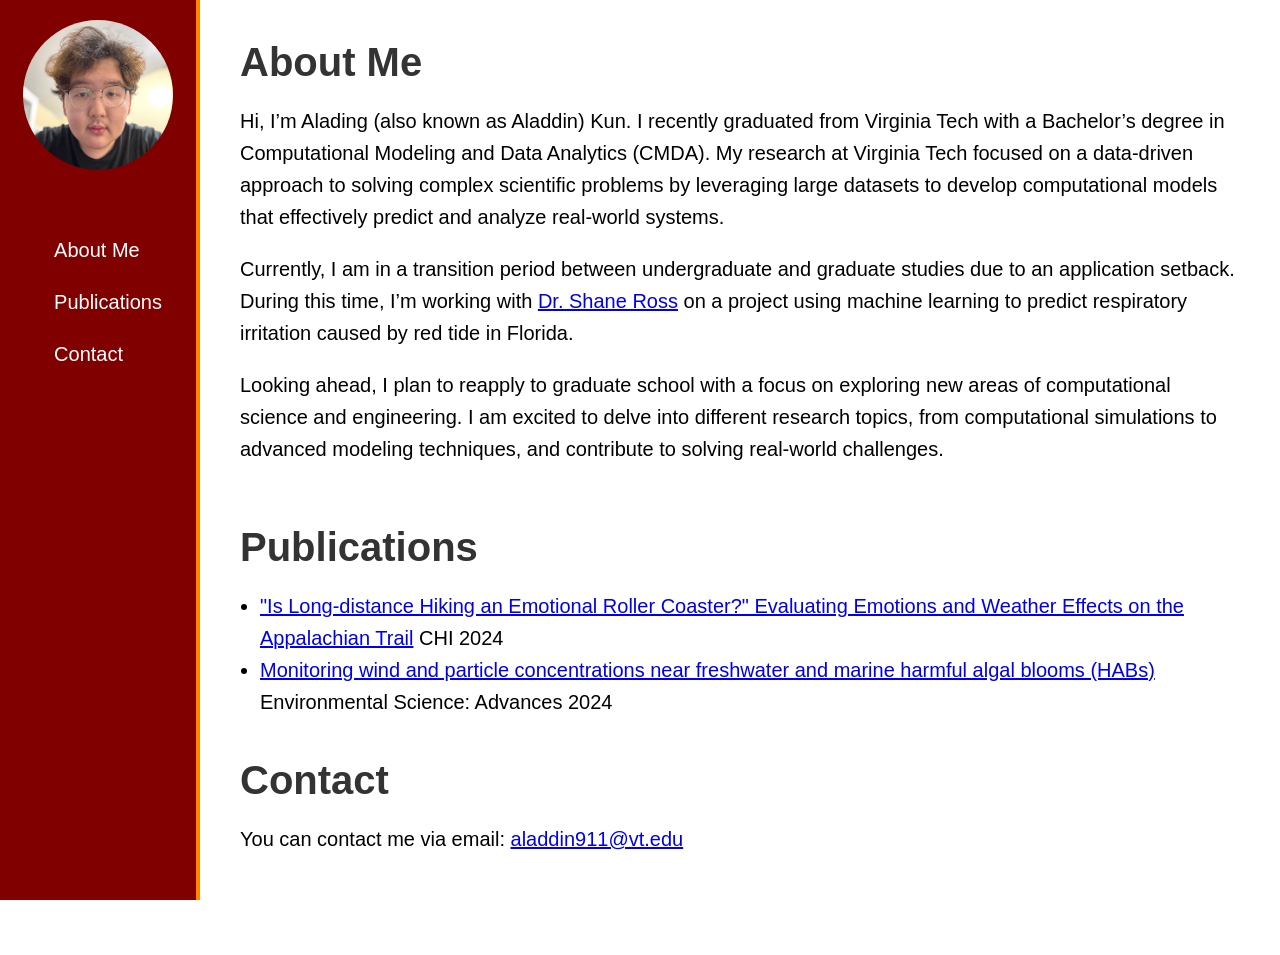
==== index.html @ 36e79639 "update 3/3/2025" ====
<!DOCTYPE html>
<html lang="en">
<head>
    <meta charset="UTF-8">
    <meta name="viewport" content="width=device-width, initial-scale=1.0">
    <title>Personal Website - Alading Kun</title>
    <link rel="icon" href="Images/genie.png" type="image/png">
    <link rel="stylesheet" href="css/styles.css">
</head>
<body>
    <header>
        <div class="profile">
            <img src="Images/aladdin.jpg" alt="Profile Picture of Alading Kun" class="profile-pic">
        </div>
        <nav>
            <ul>
                <li><a href="#about">About Me</a></li>
                <li><a href="#publications">Publications</a></li>
                <li><a href="#contact">Contact</a></li>
                <!--<li><a href="personal.html">Personal Milestones</a></li>-->
            </ul>
        </nav>
    </header>

    <main>
        <section id="about">
            <h2>About Me</h2>
            <p>Hi, I’m Alading (also known as Aladdin) Kun. I recently graduated from Virginia Tech with a Bachelor’s degree in Computational Modeling and Data Analytics (CMDA). My research at Virginia Tech focused on a data-driven approach to solving complex scientific problems by leveraging large datasets to develop computational models that effectively predict and analyze real-world systems.</p>
            <p>Currently, I am in a transition period between undergraduate and graduate studies due to an application setback. During this time, I’m working with <a href="https://ross.aoe.vt.edu/">Dr. Shane Ross</a> on a project using machine learning to predict respiratory irritation caused by red tide in Florida.</p>
            <p>Looking ahead, I plan to reapply to graduate school with a focus on exploring new areas of computational science and engineering. I am excited to delve into different research topics, from computational simulations to advanced modeling techniques, and contribute to solving real-world challenges.</p>
        </section>

        <section id="publications">
            <h2>Publications</h2>
            <ul>
                <li><a href="https://dl.acm.org/doi/10.1145/3613905.3651024">"Is Long-distance Hiking an Emotional Roller Coaster?" Evaluating Emotions and Weather Effects on the Appalachian Trail</a>
                    <span class="text-xl">CHI 2024</span>
                </li>
                <li><a href="https://doi.org/10.1039/D4VA00172A">Monitoring wind and particle concentrations near freshwater and marine harmful algal blooms (HABs)</a>
                    <span class="text-xl">Environmental Science: Advances 2024</span>
                </li>
                
            </ul>
        </section>

        <section id="contact">
            <h2>Contact</h2>
            <p>You can contact me via email: <a href="mailto:aladdin911@vt.edu">aladdin911@vt.edu</a></p>
        </section>

    </main>

</body>
</html>
---- css/styles.css ----
/* General reset for better consistency */
* {
    margin: 0;
    padding: 0;
    box-sizing: border-box;
}

body {
    font-family: Arial, sans-serif;
    display: flex;
    flex-direction: column;
    background-color: #ffffff;
    height: 100vh;
    overflow-x: hidden;
}

/* Sidebar (header) styling */
header {
    width: 200px;
    background-color: #800000;
    color: white;
    padding: 20px;
    display: flex;
    flex-direction: column;
    align-items: center;
    position: fixed;
    top: 0;
    bottom: 0;
    left: 0;
    border-right: 4px solid #ff8400; /* Adds a line between header and body */
}

.profile {
    text-align: center;
    margin-bottom: 30px;
}

.profile-pic {
    width: 150px;
    height: 150px;
    border-radius: 50%;
    margin-bottom: 10px;
    object-fit: cover;
}

/* Navigation styling */
nav ul {
    list-style-type: none;
}

nav ul li {
    margin: 20px 0;
}

nav ul li a {
    color: #ffffff;
    text-decoration: none;
    font-size: 20px;
    transition: color 0.3s;
}

nav ul li a:hover {
    color: #CC5500;
    text-decoration: underline;
}

/* Main content styling */
main {
    flex: 1;
    margin-left: 200px; /* Offset for the sidebar */
    padding: 40px;
    display: flex;
    flex-direction: column; /* Stack sections vertically */
    background-color: #fff;
}

h1, h2 {
    color: #333;
    font-size: 40px;
    margin-bottom: 20px;
}

/* Added spacing between paragraphs */
p {
    margin-bottom: 20px;
}

/* Adjusted max width for better text wrapping */
section {
    margin-bottom: 40px;
    max-width: 1300px; /* Limits the width of the content for better readability */
}

p, ul {
    font-size: 20px;
    line-height: 1.6;
}

ul {
    padding-left: 20px;
}

.achievements-gallery {
    display: flex;
    flex-wrap: wrap;
    gap: 10px; /* Space between images */
    justify-content: center; /* Center images */
}

.achievement-item {
    flex: 1 1 200px; /* Flex-grow, flex-shrink, and basis for responsive sizing */
    max-width: 200px; /* Limit max size */
    text-align: center;
}

.achievement-pic {
    width: 100%; /* Ensures the image takes the full width of its container */
    height: auto; /* Maintains aspect ratio */
    border-radius: 8px; /* Optional, adds rounded corners */
    object-fit: cover; /* Ensures image covers the area without distorting */
}
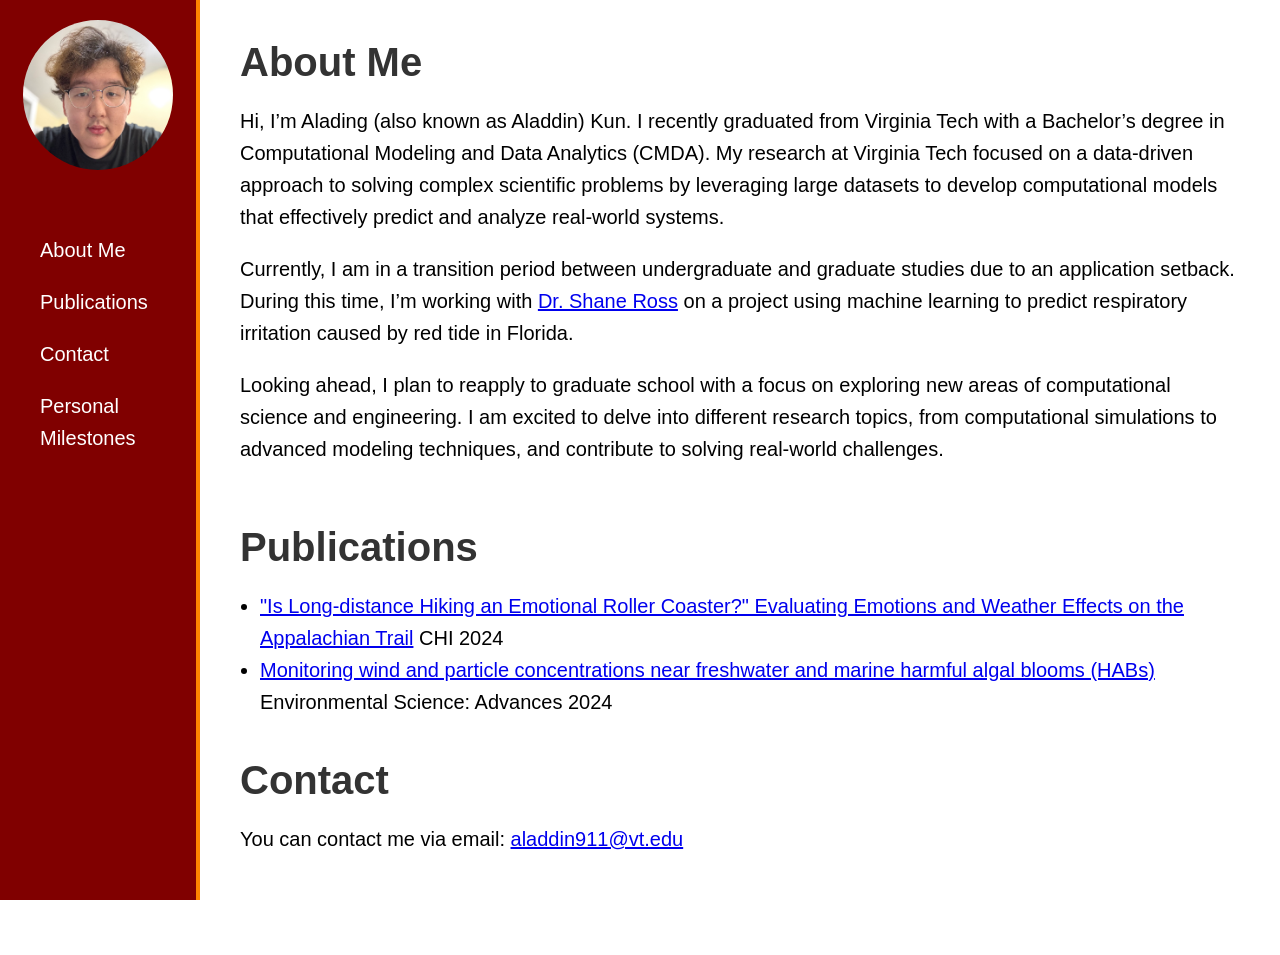
==== commit f694915f: "Turn on Personal Page for Grad School Application" ====
--- a/index.html
+++ b/index.html
@@ -17,7 +17,7 @@
                 <li><a href="#about">About Me</a></li>
                 <li><a href="#publications">Publications</a></li>
                 <li><a href="#contact">Contact</a></li>
-                <!--<li><a href="personal.html">Personal Milestones</a></li>-->
+                <li><a href="personal.html">Personal Milestones</a></li>
             </ul>
         </nav>
     </header>
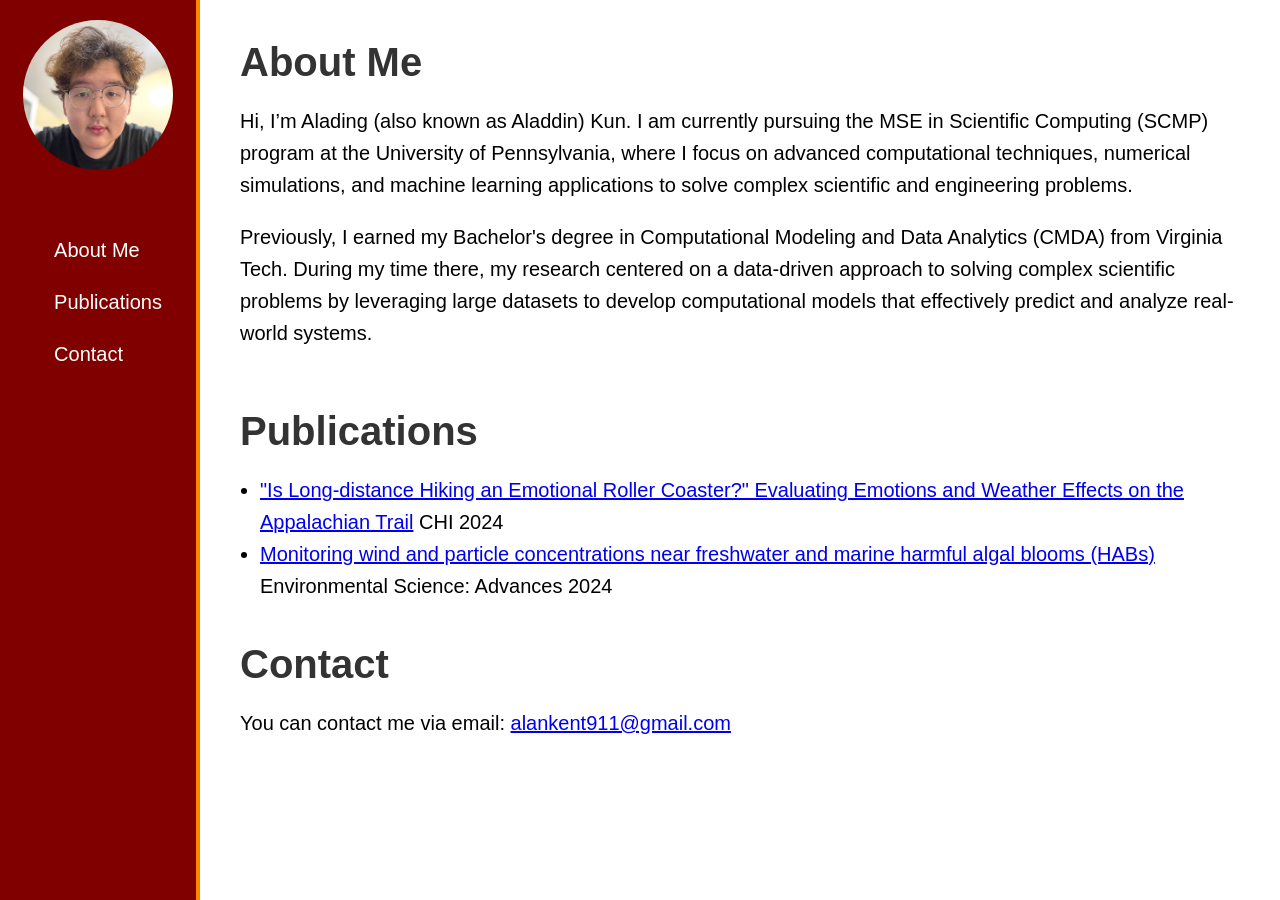
==== commit cca271cf: "Initial Upload" ====
--- a/index.html
+++ b/index.html
@@ -17,7 +17,6 @@
                 <li><a href="#about">About Me</a></li>
                 <li><a href="#publications">Publications</a></li>
                 <li><a href="#contact">Contact</a></li>
-                <li><a href="personal.html">Personal Milestones</a></li>
             </ul>
         </nav>
     </header>
@@ -25,9 +24,8 @@
     <main>
         <section id="about">
             <h2>About Me</h2>
-            <p>Hi, I’m Alading (also known as Aladdin) Kun. I recently graduated from Virginia Tech with a Bachelor’s degree in Computational Modeling and Data Analytics (CMDA). My research at Virginia Tech focused on a data-driven approach to solving complex scientific problems by leveraging large datasets to develop computational models that effectively predict and analyze real-world systems.</p>
-            <p>Currently, I am in a transition period between undergraduate and graduate studies due to an application setback. During this time, I’m working with <a href="https://ross.aoe.vt.edu/">Dr. Shane Ross</a> on a project using machine learning to predict respiratory irritation caused by red tide in Florida.</p>
-            <p>Looking ahead, I plan to reapply to graduate school with a focus on exploring new areas of computational science and engineering. I am excited to delve into different research topics, from computational simulations to advanced modeling techniques, and contribute to solving real-world challenges.</p>
+            <p>Hi, I’m Alading (also known as Aladdin) Kun. I am currently pursuing the MSE in Scientific Computing (SCMP) program at the University of Pennsylvania, where I focus on advanced computational techniques, numerical simulations, and machine learning applications to solve complex scientific and engineering problems.</p> 
+            <p>Previously, I earned my Bachelor's degree in Computational Modeling and Data Analytics (CMDA) from Virginia Tech. During my time there, my research centered on a data-driven approach to solving complex scientific problems by leveraging large datasets to develop computational models that effectively predict and analyze real-world systems.</p>
         </section>
 
         <section id="publications">
@@ -45,7 +43,7 @@
 
         <section id="contact">
             <h2>Contact</h2>
-            <p>You can contact me via email: <a href="mailto:aladdin911@vt.edu">aladdin911@vt.edu</a></p>
+            <p>You can contact me via email: <a href="mailto:alankent911@gmail.com">alankent911@gmail.com</a></p>
         </section>
 
     </main>
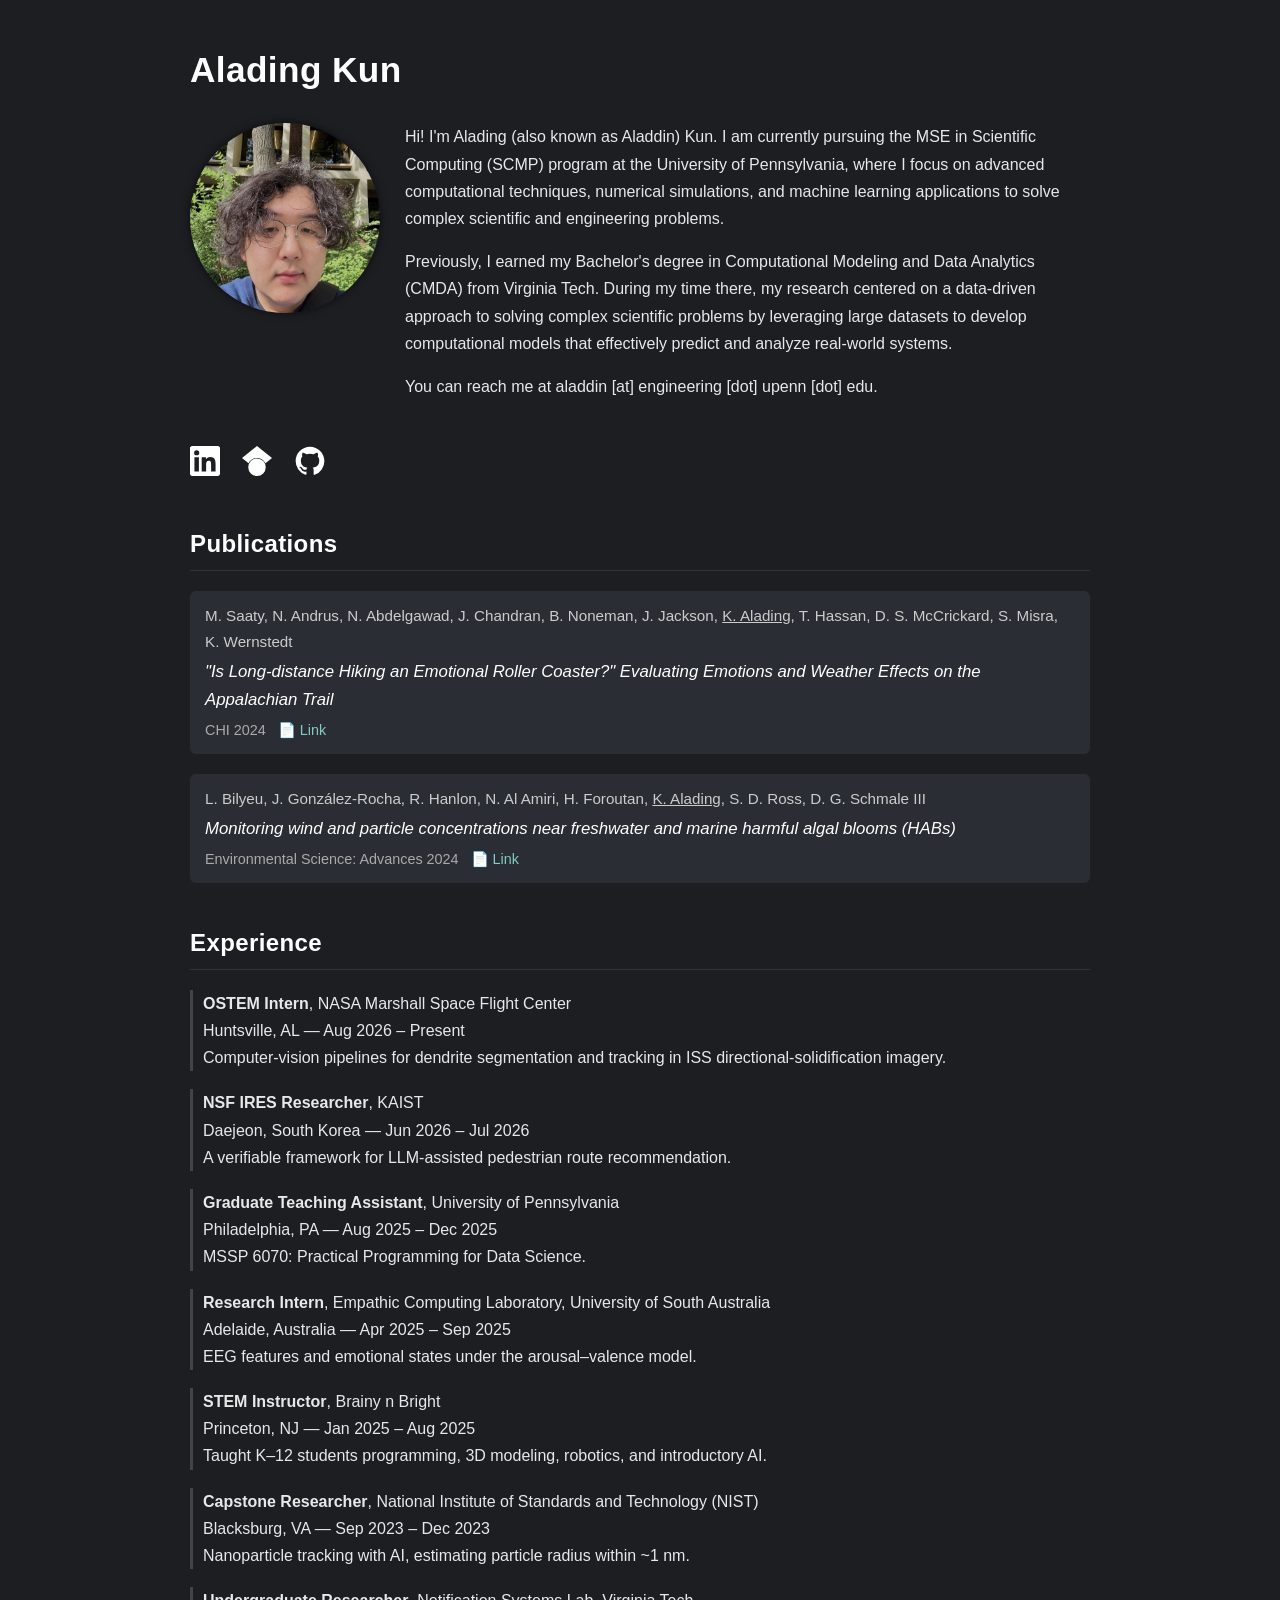
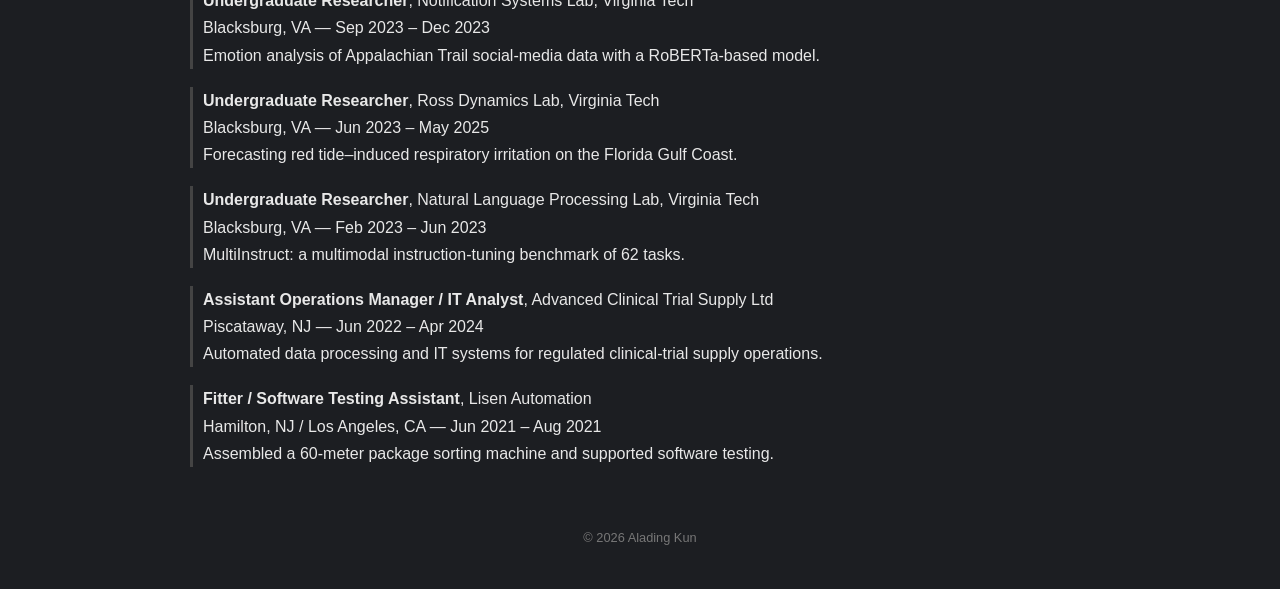
==== commit b2e90aa1: "Redesign homepage with minimalist dark layout Add full experience list, publications with authors, s" ====
--- a/index.html
+++ b/index.html
@@ -3,50 +3,128 @@
 <head>
     <meta charset="UTF-8">
     <meta name="viewport" content="width=device-width, initial-scale=1.0">
-    <title>Personal Website - Alading Kun</title>
+    <title>Alading Kun - Homepage</title>
     <link rel="icon" href="Images/genie.png" type="image/png">
     <link rel="stylesheet" href="css/styles.css">
 </head>
 <body>
-    <header>
-        <div class="profile">
-            <img src="Images/aladdin.jpg" alt="Profile Picture of Alading Kun" class="profile-pic">
+
+    <h1>Alading Kun</h1>
+
+    <!-- Profile + About -->
+    <div class="about-container">
+        <img src="Images/profile.jpg" alt="Profile picture of Alading Kun" class="profile">
+        <div class="about-text">
+            <p>
+                Hi! I'm Alading (also known as Aladdin) Kun. I am currently pursuing the MSE in Scientific Computing
+                (SCMP) program at the University of Pennsylvania, where I focus on advanced computational techniques,
+                numerical simulations, and machine learning applications to solve complex scientific and engineering problems.
+            </p>
+            <p>
+                Previously, I earned my Bachelor's degree in Computational Modeling and Data Analytics (CMDA) from
+                Virginia Tech. During my time there, my research centered on a data-driven approach to solving complex
+                scientific problems by leveraging large datasets to develop computational models that effectively
+                predict and analyze real-world systems.
+            </p>
+            <p>You can reach me at aladdin [at] engineering [dot] upenn [dot] edu.</p>
         </div>
-        <nav>
-            <ul>
-                <li><a href="#about">About Me</a></li>
-                <li><a href="#publications">Publications</a></li>
-                <li><a href="#contact">Contact</a></li>
-            </ul>
-        </nav>
-    </header>
+    </div>
 
-    <main>
-        <section id="about">
-            <h2>About Me</h2>
-            <p>Hi, I’m Alading (also known as Aladdin) Kun. I am currently pursuing the MSE in Scientific Computing (SCMP) program at the University of Pennsylvania, where I focus on advanced computational techniques, numerical simulations, and machine learning applications to solve complex scientific and engineering problems.</p> 
-            <p>Previously, I earned my Bachelor's degree in Computational Modeling and Data Analytics (CMDA) from Virginia Tech. During my time there, my research centered on a data-driven approach to solving complex scientific problems by leveraging large datasets to develop computational models that effectively predict and analyze real-world systems.</p>
-        </section>
+    <!-- Social Links -->
+    <div class="social-icons">
+        <a href="https://www.linkedin.com/in/aladdinkun/" target="_blank" rel="noopener" aria-label="LinkedIn">
+            <svg viewBox="0 0 24 24" aria-hidden="true"><path d="M20.447 20.452h-3.554v-5.569c0-1.328-.027-3.037-1.852-3.037-1.853 0-2.136 1.445-2.136 2.939v5.667H9.351V9h3.414v1.561h.046c.477-.9 1.637-1.85 3.37-1.85 3.601 0 4.267 2.37 4.267 5.455v6.286zM5.337 7.433a2.062 2.062 0 0 1-2.063-2.065 2.064 2.064 0 1 1 2.063 2.065zm1.782 13.019H3.555V9h3.564v11.452zM22.225 0H1.771C.792 0 0 .774 0 1.729v20.542C0 23.227.792 24 1.771 24h20.451C23.2 24 24 23.227 24 22.271V1.729C24 .774 23.2 0 22.222 0h.003z"/></svg>
+        </a>
+        <a href="https://scholar.google.com/citations?user=rZqiOlgAAAAJ&amp;hl=en" target="_blank" rel="noopener" aria-label="Google Scholar">
+            <svg viewBox="0 0 24 24" aria-hidden="true"><path d="M5.242 13.769L0 9.5 12 0l12 9.5-5.242 4.269C17.548 11.249 14.978 9.5 12 9.5c-2.977 0-5.548 1.748-6.758 4.269zM12 10a7 7 0 1 0 0 14 7 7 0 0 0 0-14z"/></svg>
+        </a>
+        <a href="https://github.com/aladingkun" target="_blank" rel="noopener" aria-label="GitHub">
+            <svg viewBox="0 0 24 24" aria-hidden="true"><path d="M12 .5C5.65.5.5 5.65.5 12a11.5 11.5 0 0 0 7.86 10.92c.58.1.79-.25.79-.56v-2c-3.2.7-3.88-1.37-3.88-1.37-.52-1.33-1.28-1.69-1.28-1.69-1.05-.72.08-.7.08-.7 1.16.08 1.77 1.19 1.77 1.19 1.03 1.77 2.7 1.26 3.36.96.1-.75.4-1.26.73-1.55-2.55-.29-5.24-1.28-5.24-5.69 0-1.26.45-2.29 1.19-3.1-.12-.29-.52-1.46.11-3.05 0 0 .97-.31 3.17 1.18a11 11 0 0 1 5.77 0c2.2-1.49 3.17-1.18 3.17-1.18.63 1.59.23 2.76.11 3.05.74.81 1.19 1.84 1.19 3.1 0 4.42-2.7 5.39-5.26 5.68.41.36.78 1.06.78 2.14v3.17c0 .31.21.67.8.56A11.5 11.5 0 0 0 23.5 12C23.5 5.65 18.35.5 12 .5z"/></svg>
+        </a>
+    </div>
 
-        <section id="publications">
-            <h2>Publications</h2>
-            <ul>
-                <li><a href="https://dl.acm.org/doi/10.1145/3613905.3651024">"Is Long-distance Hiking an Emotional Roller Coaster?" Evaluating Emotions and Weather Effects on the Appalachian Trail</a>
-                    <span class="text-xl">CHI 2024</span>
-                </li>
-                <li><a href="https://doi.org/10.1039/D4VA00172A">Monitoring wind and particle concentrations near freshwater and marine harmful algal blooms (HABs)</a>
-                    <span class="text-xl">Environmental Science: Advances 2024</span>
-                </li>
-                
-            </ul>
-        </section>
+    <!-- Publications -->
+    <div class="publications">
+        <h2>Publications</h2>
 
-        <section id="contact">
-            <h2>Contact</h2>
-            <p>You can contact me via email: <a href="mailto:alankent911@gmail.com">alankent911@gmail.com</a></p>
-        </section>
+        <div class="pub-entry">
+            <div class="pub-authors">M. Saaty, N. Andrus, N. Abdelgawad, J. Chandran, B. Noneman, J. Jackson, <u>K. Alading</u>, T. Hassan, D. S. McCrickard, S. Misra, K. Wernstedt</div>
+            <div class="pub-title">"Is Long-distance Hiking an Emotional Roller Coaster?" Evaluating Emotions and Weather Effects on the Appalachian Trail</div>
+            <div class="pub-venue">CHI 2024 <a href="https://dl.acm.org/doi/10.1145/3613905.3651024" target="_blank" rel="noopener">📄 Link</a></div>
+        </div>
 
-    </main>
+        <div class="pub-entry">
+            <div class="pub-authors">L. Bilyeu, J. González-Rocha, R. Hanlon, N. Al Amiri, H. Foroutan, <u>K. Alading</u>, S. D. Ross, D. G. Schmale III</div>
+            <div class="pub-title">Monitoring wind and particle concentrations near freshwater and marine harmful algal blooms (HABs)</div>
+            <div class="pub-venue">Environmental Science: Advances 2024 <a href="https://doi.org/10.1039/D4VA00172A" target="_blank" rel="noopener">📄 Link</a></div>
+        </div>
+    </div>
+
+    <!-- Experience -->
+    <div class="experience">
+        <h2>Experience</h2>
+        <ul>
+            <li>
+                <b>OSTEM Intern</b>, NASA Marshall Space Flight Center<br>
+                Huntsville, AL — Aug 2026 – Present<br>
+                Computer-vision pipelines for dendrite segmentation and tracking in ISS directional-solidification imagery.
+            </li>
+            <li>
+                <b>NSF IRES Researcher</b>, KAIST<br>
+                Daejeon, South Korea — Jun 2026 – Jul 2026<br>
+                A verifiable framework for LLM-assisted pedestrian route recommendation.
+            </li>
+            <li>
+                <b>Graduate Teaching Assistant</b>, University of Pennsylvania<br>
+                Philadelphia, PA — Aug 2025 – Dec 2025<br>
+                MSSP 6070: Practical Programming for Data Science.
+            </li>
+            <li>
+                <b>Research Intern</b>, Empathic Computing Laboratory, University of South Australia<br>
+                Adelaide, Australia — Apr 2025 – Sep 2025<br>
+                EEG features and emotional states under the arousal–valence model.
+            </li>
+            <li>
+                <b>STEM Instructor</b>, Brainy n Bright<br>
+                Princeton, NJ — Jan 2025 – Aug 2025<br>
+                Taught K–12 students programming, 3D modeling, robotics, and introductory AI.
+            </li>
+            <li>
+                <b>Capstone Researcher</b>, National Institute of Standards and Technology (NIST)<br>
+                Blacksburg, VA — Sep 2023 – Dec 2023<br>
+                Nanoparticle tracking with AI, estimating particle radius within ~1 nm.
+            </li>
+            <li>
+                <b>Undergraduate Researcher</b>, Notification Systems Lab, Virginia Tech<br>
+                Blacksburg, VA — Sep 2023 – Dec 2023<br>
+                Emotion analysis of Appalachian Trail social-media data with a RoBERTa-based model.
+            </li>
+            <li>
+                <b>Undergraduate Researcher</b>, Ross Dynamics Lab, Virginia Tech<br>
+                Blacksburg, VA — Jun 2023 – May 2025<br>
+                Forecasting red tide–induced respiratory irritation on the Florida Gulf Coast.
+            </li>
+            <li>
+                <b>Undergraduate Researcher</b>, Natural Language Processing Lab, Virginia Tech<br>
+                Blacksburg, VA — Feb 2023 – Jun 2023<br>
+                MultiInstruct: a multimodal instruction-tuning benchmark of 62 tasks.
+            </li>
+            <li>
+                <b>Assistant Operations Manager / IT Analyst</b>, Advanced Clinical Trial Supply Ltd<br>
+                Piscataway, NJ — Jun 2022 – Apr 2024<br>
+                Automated data processing and IT systems for regulated clinical-trial supply operations.
+            </li>
+            <li>
+                <b>Fitter / Software Testing Assistant</b>, Lisen Automation<br>
+                Hamilton, NJ / Los Angeles, CA — Jun 2021 – Aug 2021<br>
+                Assembled a 60-meter package sorting machine and supported software testing.
+            </li>
+        </ul>
+    </div>
+
+    <footer>
+        <p>© 2026 Alading Kun</p>
+    </footer>
 
 </body>
-</html>+</html>
--- a/css/styles.css
+++ b/css/styles.css
@@ -1,121 +1,157 @@
-/* General reset for better consistency */
-* {
-    margin: 0;
-    padding: 0;
-    box-sizing: border-box;
+body {
+    font-family: "Segoe UI", Roboto, Helvetica, Arial, sans-serif;
+    margin: 40px auto;
+    padding: 0 20px;
+    max-width: 900px;
+    line-height: 1.7;
+    background-color: #1c1e22;
+    color: #e8e8e8;
 }
 
-body {
-    font-family: Arial, sans-serif;
-    display: flex;
-    flex-direction: column;
-    background-color: #ffffff;
-    height: 100vh;
-    overflow-x: hidden;
+h1,
+h2 {
+    font-weight: 600;
+    letter-spacing: 0.4px;
+    color: #ffffff;
 }
 
-/* Sidebar (header) styling */
-header {
-    width: 200px;
-    background-color: #800000;
-    color: white;
-    padding: 20px;
-    display: flex;
-    flex-direction: column;
-    align-items: center;
-    position: fixed;
-    top: 0;
-    bottom: 0;
-    left: 0;
-    border-right: 4px solid #ff8400; /* Adds a line between header and body */
+h1 {
+    font-size: 2.2em;
+    margin-top: 0;
 }
 
-.profile {
-    text-align: center;
+h2 {
+    margin-top: 40px;
+    border-bottom: 1px solid #333;
+    padding-bottom: 5px;
+}
+
+a {
+    color: #80cbc4;
+    text-decoration: none;
+}
+
+a:hover {
+    text-decoration: underline;
+}
+
+/* ---------- Profile ---------- */
+.about-container {
+    display: flex;
+    align-items: flex-start;
+    gap: 25px;
     margin-bottom: 30px;
 }
 
-.profile-pic {
-    width: 150px;
-    height: 150px;
+img.profile {
+    width: 190px;
+    height: 190px;
+    object-fit: cover;
+    object-position: center 35%;
     border-radius: 50%;
-    margin-bottom: 10px;
-    object-fit: cover;
+    box-shadow: 0 0 8px rgba(0, 0, 0, 0.6);
+    flex-shrink: 0;
+    transition: transform 0.4s ease;
 }
 
-/* Navigation styling */
-nav ul {
-    list-style-type: none;
+img.profile:hover {
+    transform: scale(1.08);
 }
 
-nav ul li {
-    margin: 20px 0;
+.about-text {
+    flex: 1;
 }
 
-nav ul li a {
-    color: #ffffff;
-    text-decoration: none;
-    font-size: 20px;
-    transition: color 0.3s;
+.about-text p:first-child {
+    margin-top: 0;
 }
 
-nav ul li a:hover {
-    color: #CC5500;
-    text-decoration: underline;
+/* ---------- Social Icons ---------- */
+.social-icons {
+    margin-bottom: 25px;
 }
 
-/* Main content styling */
-main {
-    flex: 1;
-    margin-left: 200px; /* Offset for the sidebar */
-    padding: 40px;
-    display: flex;
-    flex-direction: column; /* Stack sections vertically */
-    background-color: #fff;
+.social-icons a {
+    display: inline-block;
+    margin-right: 18px;
 }
 
-h1, h2 {
-    color: #333;
-    font-size: 40px;
-    margin-bottom: 20px;
+.social-icons svg {
+    width: 30px;
+    height: 30px;
+    fill: #ffffff;
+    transition: transform 0.3s ease, opacity 0.3s ease;
 }
 
-/* Added spacing between paragraphs */
-p {
-    margin-bottom: 20px;
+.social-icons svg:hover {
+    transform: scale(1.15);
+    opacity: 0.8;
 }
 
-/* Adjusted max width for better text wrapping */
-section {
-    margin-bottom: 40px;
-    max-width: 1300px; /* Limits the width of the content for better readability */
+/* ---------- Publications ---------- */
+.pub-entry {
+    margin-bottom: 20px;
+    padding: 12px 15px;
+    background: #2a2d33;
+    border-radius: 6px;
 }
 
-p, ul {
-    font-size: 20px;
-    line-height: 1.6;
+.pub-authors {
+    font-size: 0.95em;
+    margin-bottom: 3px;
+    color: #cccccc;
 }
 
-ul {
-    padding-left: 20px;
+.pub-title {
+    font-size: 1.05em;
+    font-style: italic;
+    color: #ffffff;
 }
 
-.achievements-gallery {
-    display: flex;
-    flex-wrap: wrap;
-    gap: 10px; /* Space between images */
-    justify-content: center; /* Center images */
+.pub-venue {
+    font-size: 0.9em;
+    color: #aaaaaa;
+    margin-top: 3px;
 }
 
-.achievement-item {
-    flex: 1 1 200px; /* Flex-grow, flex-shrink, and basis for responsive sizing */
-    max-width: 200px; /* Limit max size */
+.pub-venue a {
+    margin-left: 8px;
+}
+
+/* ---------- Experience ---------- */
+.experience ul {
+    list-style-type: none;
+    padding: 0;
+}
+
+.experience li {
+    margin-bottom: 18px;
+    padding-left: 10px;
+    border-left: 3px solid #444;
+}
+
+/* ---------- Footer ---------- */
+footer {
+    margin-top: 60px;
+    font-size: 0.8em;
+    color: #777;
     text-align: center;
 }
 
-.achievement-pic {
-    width: 100%; /* Ensures the image takes the full width of its container */
-    height: auto; /* Maintains aspect ratio */
-    border-radius: 8px; /* Optional, adds rounded corners */
-    object-fit: cover; /* Ensures image covers the area without distorting */
-}+/* ---------- Mobile ---------- */
+@media (max-width: 600px) {
+    body {
+        margin: 24px auto;
+        padding: 0 16px;
+    }
+
+    .about-container {
+        flex-direction: column;
+        align-items: center;
+    }
+
+    img.profile {
+        width: 150px;
+        height: 150px;
+    }
+}
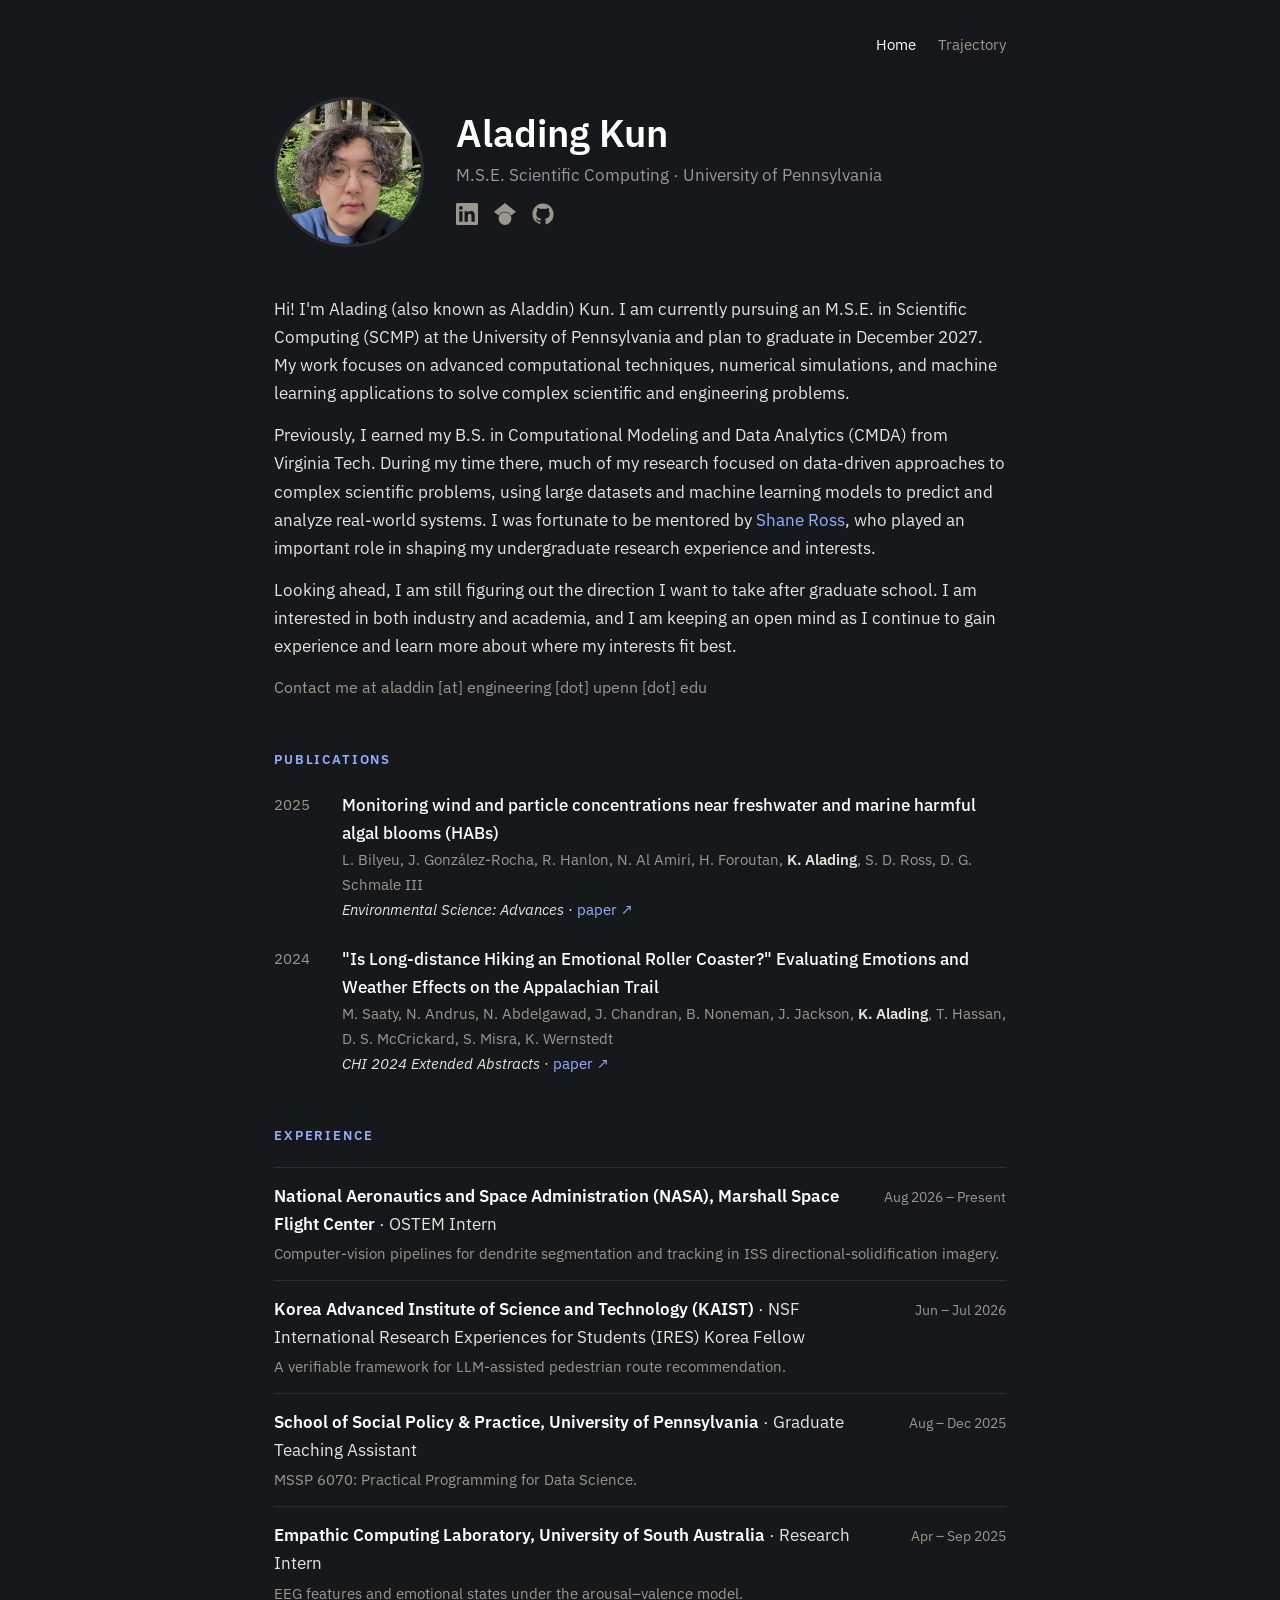
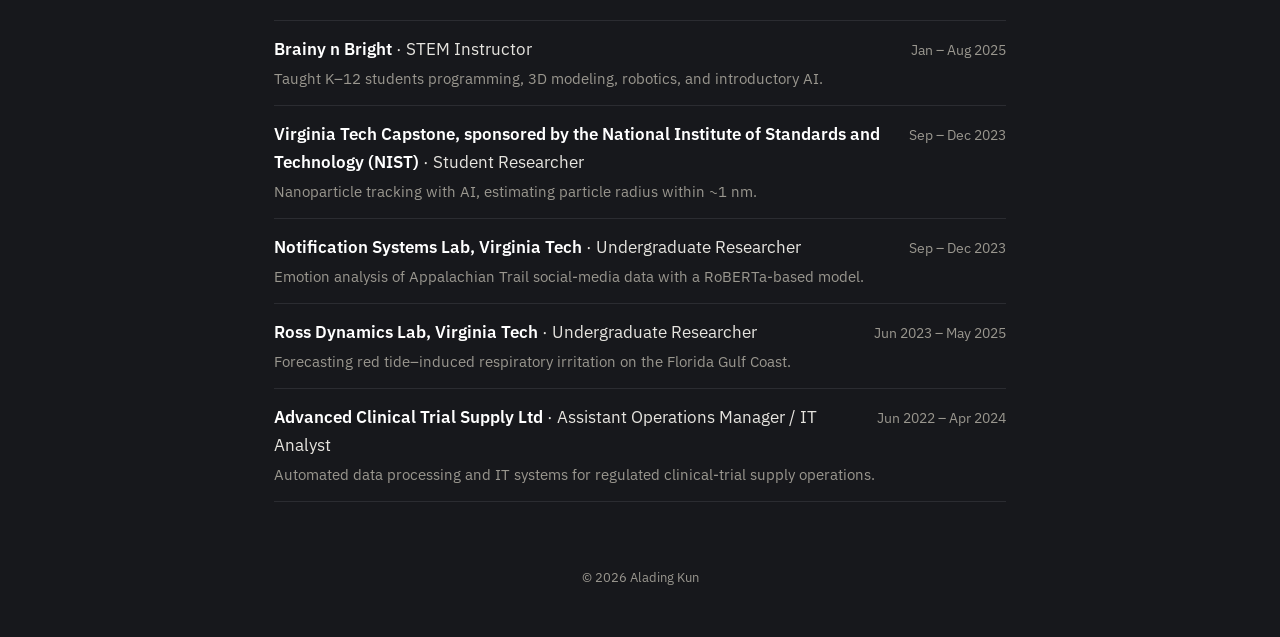
==== commit cc281b56: "Add trajectory page and refine homepage - New Trajectory page: highs, lows, and milestones by semest" ====
--- a/index.html
+++ b/index.html
@@ -3,128 +3,130 @@
 <head>
     <meta charset="UTF-8">
     <meta name="viewport" content="width=device-width, initial-scale=1.0">
-    <title>Alading Kun - Homepage</title>
+    <title>Alading Kun</title>
     <link rel="icon" href="Images/genie.png" type="image/png">
+    <link rel="preconnect" href="https://fonts.googleapis.com">
+    <link rel="preconnect" href="https://fonts.gstatic.com" crossorigin>
+    <link href="https://fonts.googleapis.com/css2?family=IBM+Plex+Sans:ital,wght@0,400;0,500;0,600;1,400&display=swap" rel="stylesheet">
     <link rel="stylesheet" href="css/styles.css">
 </head>
 <body>
+    <main>
+        <nav class="site-nav">
+            <a href="index.html" class="current">Home</a>
+            <a href="trajectory.html">Trajectory</a>
+        </nav>
 
-    <h1>Alading Kun</h1>
+        <!-- Header -->
+        <header class="intro">
+            <img src="Images/profile.jpg" alt="Profile picture of Alading Kun" class="profile">
+            <div>
+                <h1>Alading Kun</h1>
+                <p class="tagline">M.S.E. Scientific Computing · University of Pennsylvania</p>
+                <div class="social-icons">
+                    <a href="https://www.linkedin.com/in/aladdinkun/" target="_blank" rel="noopener" aria-label="LinkedIn" title="LinkedIn">
+                        <svg viewBox="0 0 24 24" aria-hidden="true"><path d="M20.447 20.452h-3.554v-5.569c0-1.328-.027-3.037-1.852-3.037-1.853 0-2.136 1.445-2.136 2.939v5.667H9.351V9h3.414v1.561h.046c.477-.9 1.637-1.85 3.37-1.85 3.601 0 4.267 2.37 4.267 5.455v6.286zM5.337 7.433a2.062 2.062 0 0 1-2.063-2.065 2.064 2.064 0 1 1 2.063 2.065zm1.782 13.019H3.555V9h3.564v11.452zM22.225 0H1.771C.792 0 0 .774 0 1.729v20.542C0 23.227.792 24 1.771 24h20.451C23.2 24 24 23.227 24 22.271V1.729C24 .774 23.2 0 22.222 0h.003z"/></svg>
+                    </a>
+                    <a href="https://scholar.google.com/citations?user=rZqiOlgAAAAJ&amp;hl=en" target="_blank" rel="noopener" aria-label="Google Scholar" title="Google Scholar">
+                        <svg viewBox="0 0 24 24" aria-hidden="true"><path d="M5.242 13.769L0 9.5 12 0l12 9.5-5.242 4.269C17.548 11.249 14.978 9.5 12 9.5c-2.977 0-5.548 1.748-6.758 4.269zM12 10a7 7 0 1 0 0 14 7 7 0 0 0 0-14z"/></svg>
+                    </a>
+                    <a href="https://github.com/aladingkun" target="_blank" rel="noopener" aria-label="GitHub" title="GitHub">
+                        <svg viewBox="0 0 24 24" aria-hidden="true"><path d="M12 .5C5.65.5.5 5.65.5 12a11.5 11.5 0 0 0 7.86 10.92c.58.1.79-.25.79-.56v-2c-3.2.7-3.88-1.37-3.88-1.37-.52-1.33-1.28-1.69-1.28-1.69-1.05-.72.08-.7.08-.7 1.16.08 1.77 1.19 1.77 1.19 1.03 1.77 2.7 1.26 3.36.96.1-.75.4-1.26.73-1.55-2.55-.29-5.24-1.28-5.24-5.69 0-1.26.45-2.29 1.19-3.1-.12-.29-.52-1.46.11-3.05 0 0 .97-.31 3.17 1.18a11 11 0 0 1 5.77 0c2.2-1.49 3.17-1.18 3.17-1.18.63 1.59.23 2.76.11 3.05.74.81 1.19 1.84 1.19 3.1 0 4.42-2.7 5.39-5.26 5.68.41.36.78 1.06.78 2.14v3.17c0 .31.21.67.8.56A11.5 11.5 0 0 0 23.5 12C23.5 5.65 18.35.5 12 .5z"/></svg>
+                    </a>
+                </div>
+            </div>
+        </header>
 
-    <!-- Profile + About -->
-    <div class="about-container">
-        <img src="Images/profile.jpg" alt="Profile picture of Alading Kun" class="profile">
-        <div class="about-text">
+        <!-- About -->
+        <section class="about">
             <p>
-                Hi! I'm Alading (also known as Aladdin) Kun. I am currently pursuing the MSE in Scientific Computing
-                (SCMP) program at the University of Pennsylvania, where I focus on advanced computational techniques,
-                numerical simulations, and machine learning applications to solve complex scientific and engineering problems.
+                Hi! I'm Alading (also known as Aladdin) Kun. I am currently pursuing an M.S.E. in Scientific Computing
+                (SCMP) at the University of Pennsylvania and plan to graduate in December 2027. My work focuses on
+                advanced computational techniques, numerical simulations, and machine learning applications to solve
+                complex scientific and engineering problems.
             </p>
             <p>
-                Previously, I earned my Bachelor's degree in Computational Modeling and Data Analytics (CMDA) from
-                Virginia Tech. During my time there, my research centered on a data-driven approach to solving complex
-                scientific problems by leveraging large datasets to develop computational models that effectively
-                predict and analyze real-world systems.
+                Previously, I earned my B.S. in Computational Modeling and Data Analytics (CMDA) from Virginia Tech.
+                During my time there, much of my research focused on data-driven approaches to complex scientific
+                problems, using large datasets and machine learning models to predict and analyze real-world systems.
+                I was fortunate to be mentored by <a href="https://ross.aoe.vt.edu/" target="_blank" rel="noopener">Shane Ross</a>,
+                who played an important role in shaping my undergraduate research experience and interests.
             </p>
-            <p>You can reach me at aladdin [at] engineering [dot] upenn [dot] edu.</p>
-        </div>
-    </div>
+            <p>
+                Looking ahead, I am still figuring out the direction I want to take after graduate school. I am
+                interested in both industry and academia, and I am keeping an open mind as I continue to gain
+                experience and learn more about where my interests fit best.
+            </p>
+            <p class="email">Contact me at aladdin [at] engineering [dot] upenn [dot] edu</p>
+        </section>
 
-    <!-- Social Links -->
-    <div class="social-icons">
-        <a href="https://www.linkedin.com/in/aladdinkun/" target="_blank" rel="noopener" aria-label="LinkedIn">
-            <svg viewBox="0 0 24 24" aria-hidden="true"><path d="M20.447 20.452h-3.554v-5.569c0-1.328-.027-3.037-1.852-3.037-1.853 0-2.136 1.445-2.136 2.939v5.667H9.351V9h3.414v1.561h.046c.477-.9 1.637-1.85 3.37-1.85 3.601 0 4.267 2.37 4.267 5.455v6.286zM5.337 7.433a2.062 2.062 0 0 1-2.063-2.065 2.064 2.064 0 1 1 2.063 2.065zm1.782 13.019H3.555V9h3.564v11.452zM22.225 0H1.771C.792 0 0 .774 0 1.729v20.542C0 23.227.792 24 1.771 24h20.451C23.2 24 24 23.227 24 22.271V1.729C24 .774 23.2 0 22.222 0h.003z"/></svg>
-        </a>
-        <a href="https://scholar.google.com/citations?user=rZqiOlgAAAAJ&amp;hl=en" target="_blank" rel="noopener" aria-label="Google Scholar">
-            <svg viewBox="0 0 24 24" aria-hidden="true"><path d="M5.242 13.769L0 9.5 12 0l12 9.5-5.242 4.269C17.548 11.249 14.978 9.5 12 9.5c-2.977 0-5.548 1.748-6.758 4.269zM12 10a7 7 0 1 0 0 14 7 7 0 0 0 0-14z"/></svg>
-        </a>
-        <a href="https://github.com/aladingkun" target="_blank" rel="noopener" aria-label="GitHub">
-            <svg viewBox="0 0 24 24" aria-hidden="true"><path d="M12 .5C5.65.5.5 5.65.5 12a11.5 11.5 0 0 0 7.86 10.92c.58.1.79-.25.79-.56v-2c-3.2.7-3.88-1.37-3.88-1.37-.52-1.33-1.28-1.69-1.28-1.69-1.05-.72.08-.7.08-.7 1.16.08 1.77 1.19 1.77 1.19 1.03 1.77 2.7 1.26 3.36.96.1-.75.4-1.26.73-1.55-2.55-.29-5.24-1.28-5.24-5.69 0-1.26.45-2.29 1.19-3.1-.12-.29-.52-1.46.11-3.05 0 0 .97-.31 3.17 1.18a11 11 0 0 1 5.77 0c2.2-1.49 3.17-1.18 3.17-1.18.63 1.59.23 2.76.11 3.05.74.81 1.19 1.84 1.19 3.1 0 4.42-2.7 5.39-5.26 5.68.41.36.78 1.06.78 2.14v3.17c0 .31.21.67.8.56A11.5 11.5 0 0 0 23.5 12C23.5 5.65 18.35.5 12 .5z"/></svg>
-        </a>
-    </div>
+        <!-- Publications -->
+        <section>
+            <h2>Publications</h2>
+            <ul class="pubs">
+                <li>
+                    <span class="year">2025</span>
+                    <div>
+                        <p class="pub-title">Monitoring wind and particle concentrations near freshwater and marine harmful algal blooms (HABs)</p>
+                        <p class="pub-authors">L. Bilyeu, J. González-Rocha, R. Hanlon, N. Al Amiri, H. Foroutan, <strong>K. Alading</strong>, S. D. Ross, D. G. Schmale III</p>
+                        <p class="pub-venue"><em>Environmental Science: Advances</em> · <a href="https://doi.org/10.1039/D4VA00172A" target="_blank" rel="noopener">paper ↗</a></p>
+                    </div>
+                </li>
+                <li>
+                    <span class="year">2024</span>
+                    <div>
+                        <p class="pub-title">"Is Long-distance Hiking an Emotional Roller Coaster?" Evaluating Emotions and Weather Effects on the Appalachian Trail</p>
+                        <p class="pub-authors">M. Saaty, N. Andrus, N. Abdelgawad, J. Chandran, B. Noneman, J. Jackson, <strong>K. Alading</strong>, T. Hassan, D. S. McCrickard, S. Misra, K. Wernstedt</p>
+                        <p class="pub-venue"><em>CHI 2024 Extended Abstracts</em> · <a href="https://dl.acm.org/doi/10.1145/3613905.3651024" target="_blank" rel="noopener">paper ↗</a></p>
+                    </div>
+                </li>
+            </ul>
+        </section>
 
-    <!-- Publications -->
-    <div class="publications">
-        <h2>Publications</h2>
+        <!-- Experience -->
+        <section>
+            <h2>Experience</h2>
+            <ul class="jobs">
+                <li>
+                    <div class="job-head"><span><b>National Aeronautics and Space Administration (NASA), Marshall Space Flight Center</b> · OSTEM Intern</span><span class="when">Aug 2026 – Present</span></div>
+                    <p>Computer-vision pipelines for dendrite segmentation and tracking in ISS directional-solidification imagery.</p>
+                </li>
+                <li>
+                    <div class="job-head"><span><b>Korea Advanced Institute of Science and Technology (KAIST)</b> · NSF International Research Experiences for Students (IRES) Korea Fellow</span><span class="when">Jun – Jul 2026</span></div>
+                    <p>A verifiable framework for LLM-assisted pedestrian route recommendation.</p>
+                </li>
+                <li>
+                    <div class="job-head"><span><b>School of Social Policy &amp; Practice, University of Pennsylvania</b> · Graduate Teaching Assistant</span><span class="when">Aug – Dec 2025</span></div>
+                    <p>MSSP 6070: Practical Programming for Data Science.</p>
+                </li>
+                <li>
+                    <div class="job-head"><span><b>Empathic Computing Laboratory, University of South Australia</b> · Research Intern</span><span class="when">Apr – Sep 2025</span></div>
+                    <p>EEG features and emotional states under the arousal–valence model.</p>
+                </li>
+                <li>
+                    <div class="job-head"><span><b>Brainy n Bright</b> · STEM Instructor</span><span class="when">Jan – Aug 2025</span></div>
+                    <p>Taught K–12 students programming, 3D modeling, robotics, and introductory AI.</p>
+                </li>
+                <li>
+                    <div class="job-head"><span><b>Virginia Tech Capstone, sponsored by the National Institute of Standards and Technology (NIST)</b> · Student Researcher</span><span class="when">Sep – Dec 2023</span></div>
+                    <p>Nanoparticle tracking with AI, estimating particle radius within ~1 nm.</p>
+                </li>
+                <li>
+                    <div class="job-head"><span><b>Notification Systems Lab, Virginia Tech</b> · Undergraduate Researcher</span><span class="when">Sep – Dec 2023</span></div>
+                    <p>Emotion analysis of Appalachian Trail social-media data with a RoBERTa-based model.</p>
+                </li>
+                <li>
+                    <div class="job-head"><span><b>Ross Dynamics Lab, Virginia Tech</b> · Undergraduate Researcher</span><span class="when">Jun 2023 – May 2025</span></div>
+                    <p>Forecasting red tide–induced respiratory irritation on the Florida Gulf Coast.</p>
+                </li>
+                <li>
+                    <div class="job-head"><span><b>Advanced Clinical Trial Supply Ltd</b> · Assistant Operations Manager / IT Analyst</span><span class="when">Jun 2022 – Apr 2024</span></div>
+                    <p>Automated data processing and IT systems for regulated clinical-trial supply operations.</p>
+                </li>
+            </ul>
+        </section>
+    </main>
 
-        <div class="pub-entry">
-            <div class="pub-authors">M. Saaty, N. Andrus, N. Abdelgawad, J. Chandran, B. Noneman, J. Jackson, <u>K. Alading</u>, T. Hassan, D. S. McCrickard, S. Misra, K. Wernstedt</div>
-            <div class="pub-title">"Is Long-distance Hiking an Emotional Roller Coaster?" Evaluating Emotions and Weather Effects on the Appalachian Trail</div>
-            <div class="pub-venue">CHI 2024 <a href="https://dl.acm.org/doi/10.1145/3613905.3651024" target="_blank" rel="noopener">📄 Link</a></div>
-        </div>
-
-        <div class="pub-entry">
-            <div class="pub-authors">L. Bilyeu, J. González-Rocha, R. Hanlon, N. Al Amiri, H. Foroutan, <u>K. Alading</u>, S. D. Ross, D. G. Schmale III</div>
-            <div class="pub-title">Monitoring wind and particle concentrations near freshwater and marine harmful algal blooms (HABs)</div>
-            <div class="pub-venue">Environmental Science: Advances 2024 <a href="https://doi.org/10.1039/D4VA00172A" target="_blank" rel="noopener">📄 Link</a></div>
-        </div>
-    </div>
-
-    <!-- Experience -->
-    <div class="experience">
-        <h2>Experience</h2>
-        <ul>
-            <li>
-                <b>OSTEM Intern</b>, NASA Marshall Space Flight Center<br>
-                Huntsville, AL — Aug 2026 – Present<br>
-                Computer-vision pipelines for dendrite segmentation and tracking in ISS directional-solidification imagery.
-            </li>
-            <li>
-                <b>NSF IRES Researcher</b>, KAIST<br>
-                Daejeon, South Korea — Jun 2026 – Jul 2026<br>
-                A verifiable framework for LLM-assisted pedestrian route recommendation.
-            </li>
-            <li>
-                <b>Graduate Teaching Assistant</b>, University of Pennsylvania<br>
-                Philadelphia, PA — Aug 2025 – Dec 2025<br>
-                MSSP 6070: Practical Programming for Data Science.
-            </li>
-            <li>
-                <b>Research Intern</b>, Empathic Computing Laboratory, University of South Australia<br>
-                Adelaide, Australia — Apr 2025 – Sep 2025<br>
-                EEG features and emotional states under the arousal–valence model.
-            </li>
-            <li>
-                <b>STEM Instructor</b>, Brainy n Bright<br>
-                Princeton, NJ — Jan 2025 – Aug 2025<br>
-                Taught K–12 students programming, 3D modeling, robotics, and introductory AI.
-            </li>
-            <li>
-                <b>Capstone Researcher</b>, National Institute of Standards and Technology (NIST)<br>
-                Blacksburg, VA — Sep 2023 – Dec 2023<br>
-                Nanoparticle tracking with AI, estimating particle radius within ~1 nm.
-            </li>
-            <li>
-                <b>Undergraduate Researcher</b>, Notification Systems Lab, Virginia Tech<br>
-                Blacksburg, VA — Sep 2023 – Dec 2023<br>
-                Emotion analysis of Appalachian Trail social-media data with a RoBERTa-based model.
-            </li>
-            <li>
-                <b>Undergraduate Researcher</b>, Ross Dynamics Lab, Virginia Tech<br>
-                Blacksburg, VA — Jun 2023 – May 2025<br>
-                Forecasting red tide–induced respiratory irritation on the Florida Gulf Coast.
-            </li>
-            <li>
-                <b>Undergraduate Researcher</b>, Natural Language Processing Lab, Virginia Tech<br>
-                Blacksburg, VA — Feb 2023 – Jun 2023<br>
-                MultiInstruct: a multimodal instruction-tuning benchmark of 62 tasks.
-            </li>
-            <li>
-                <b>Assistant Operations Manager / IT Analyst</b>, Advanced Clinical Trial Supply Ltd<br>
-                Piscataway, NJ — Jun 2022 – Apr 2024<br>
-                Automated data processing and IT systems for regulated clinical-trial supply operations.
-            </li>
-            <li>
-                <b>Fitter / Software Testing Assistant</b>, Lisen Automation<br>
-                Hamilton, NJ / Los Angeles, CA — Jun 2021 – Aug 2021<br>
-                Assembled a 60-meter package sorting machine and supported software testing.
-            </li>
-        </ul>
-    </div>
-
-    <footer>
-        <p>© 2026 Alading Kun</p>
-    </footer>
-
+    <footer>© 2026 Alading Kun</footer>
 </body>
 </html>
--- a/css/styles.css
+++ b/css/styles.css
@@ -1,157 +1,626 @@
+:root {
+    --bg: #17181c;
+    --text: #e6e4df;
+    --heading: #ffffff;
+    --muted: #9a978f;
+    --line: #2b2c31;
+    --accent: rgb(148, 177, 255);
+    --good: #8fd19e;
+    --bad: #e88a8a;
+    --ms: #e2c47e;
+}
+
+* {
+    margin: 0;
+    padding: 0;
+    box-sizing: border-box;
+}
+
 body {
-    font-family: "Segoe UI", Roboto, Helvetica, Arial, sans-serif;
-    margin: 40px auto;
-    padding: 0 20px;
-    max-width: 900px;
+    font-family: "IBM Plex Sans", "Segoe UI", Roboto, Helvetica, Arial, sans-serif;
+    font-size: 16.5px;
     line-height: 1.7;
-    background-color: #1c1e22;
-    color: #e8e8e8;
-}
-
-h1,
-h2 {
-    font-weight: 600;
-    letter-spacing: 0.4px;
-    color: #ffffff;
-}
-
-h1 {
-    font-size: 2.2em;
-    margin-top: 0;
-}
-
-h2 {
-    margin-top: 40px;
-    border-bottom: 1px solid #333;
-    padding-bottom: 5px;
+    background: var(--bg);
+    color: var(--text);
+}
+
+main {
+    max-width: 780px;
+    margin: 0 auto;
+    padding: 32px 24px 24px;
 }
 
 a {
-    color: #80cbc4;
+    color: var(--accent);
     text-decoration: none;
 }
 
 a:hover {
     text-decoration: underline;
-}
-
-/* ---------- Profile ---------- */
-.about-container {
-    display: flex;
-    align-items: flex-start;
-    gap: 25px;
-    margin-bottom: 30px;
+    text-underline-offset: 3px;
+}
+
+/* ---------- Site nav ---------- */
+.site-nav {
+    display: flex;
+    justify-content: flex-end;
+    gap: 22px;
+    font-size: 0.9em;
+    margin-bottom: 40px;
+}
+
+.site-nav a {
+    color: var(--muted);
+}
+
+.site-nav a:hover,
+.site-nav a.current {
+    color: var(--heading);
+    text-decoration: none;
+}
+
+/* ---------- Header ---------- */
+.intro {
+    display: flex;
+    align-items: center;
+    gap: 32px;
+    margin-bottom: 36px;
 }
 
 img.profile {
-    width: 190px;
-    height: 190px;
+    width: 150px;
+    aspect-ratio: 1 / 1;
     object-fit: cover;
-    object-position: center 35%;
+    object-position: center 55%;
     border-radius: 50%;
-    box-shadow: 0 0 8px rgba(0, 0, 0, 0.6);
+    border: 3px solid var(--line);
     flex-shrink: 0;
-    transition: transform 0.4s ease;
-}
-
-img.profile:hover {
-    transform: scale(1.08);
-}
-
-.about-text {
-    flex: 1;
-}
-
-.about-text p:first-child {
-    margin-top: 0;
-}
-
-/* ---------- Social Icons ---------- */
+}
+
+h1 {
+    font-size: 2.3em;
+    font-weight: 600;
+    line-height: 1.15;
+    color: var(--heading);
+}
+
+.tagline {
+    color: var(--muted);
+    margin: 6px 0 14px;
+}
+
 .social-icons {
-    margin-bottom: 25px;
-}
-
-.social-icons a {
-    display: inline-block;
-    margin-right: 18px;
+    display: flex;
+    gap: 16px;
 }
 
 .social-icons svg {
-    width: 30px;
-    height: 30px;
-    fill: #ffffff;
-    transition: transform 0.3s ease, opacity 0.3s ease;
-}
-
-.social-icons svg:hover {
-    transform: scale(1.15);
-    opacity: 0.8;
+    width: 22px;
+    height: 22px;
+    fill: var(--muted);
+    transition: fill 0.2s ease;
+}
+
+.social-icons a:hover svg {
+    fill: var(--accent);
+}
+
+/* ---------- Sections ---------- */
+section {
+    margin-top: 48px;
+}
+
+.about p + p {
+    margin-top: 14px;
+}
+
+.email {
+    font-size: 0.95em;
+    color: var(--muted);
+}
+
+h2 {
+    font-size: 0.8em;
+    font-weight: 600;
+    text-transform: uppercase;
+    letter-spacing: 0.14em;
+    color: var(--accent);
+    margin-bottom: 20px;
+}
+
+ul {
+    list-style: none;
 }
 
 /* ---------- Publications ---------- */
-.pub-entry {
-    margin-bottom: 20px;
-    padding: 12px 15px;
-    background: #2a2d33;
-    border-radius: 6px;
+.pubs li {
+    display: grid;
+    grid-template-columns: 56px 1fr;
+    gap: 12px;
+}
+
+.pubs li + li {
+    margin-top: 22px;
+}
+
+.year {
+    font-size: 0.9em;
+    color: var(--muted);
+    padding-top: 1px;
+}
+
+.pub-title {
+    font-weight: 500;
+    color: var(--heading);
 }
 
 .pub-authors {
-    font-size: 0.95em;
-    margin-bottom: 3px;
-    color: #cccccc;
-}
-
-.pub-title {
-    font-size: 1.05em;
-    font-style: italic;
-    color: #ffffff;
+    font-size: 0.9em;
+    color: var(--muted);
+}
+
+.pub-authors strong {
+    color: var(--text);
+    font-weight: 600;
 }
 
 .pub-venue {
     font-size: 0.9em;
-    color: #aaaaaa;
-    margin-top: 3px;
-}
-
-.pub-venue a {
-    margin-left: 8px;
 }
 
 /* ---------- Experience ---------- */
-.experience ul {
-    list-style-type: none;
-    padding: 0;
-}
-
-.experience li {
-    margin-bottom: 18px;
-    padding-left: 10px;
-    border-left: 3px solid #444;
+.jobs li {
+    padding: 14px 0;
+    border-top: 1px solid var(--line);
+}
+
+.jobs li:last-child {
+    border-bottom: 1px solid var(--line);
+}
+
+.job-head {
+    display: flex;
+    justify-content: space-between;
+    align-items: baseline;
+    gap: 16px;
+}
+
+.job-head b {
+    font-weight: 600;
+    color: var(--heading);
+}
+
+.when {
+    font-size: 0.85em;
+    color: var(--muted);
+    white-space: nowrap;
+}
+
+.jobs p {
+    font-size: 0.93em;
+    color: var(--muted);
+    margin-top: 2px;
+}
+
+/* ---------- Trajectory page ---------- */
+.page-head {
+    margin-bottom: 40px;
+}
+
+.intro-note {
+    color: var(--muted);
+    margin: 8px 0 20px;
+    max-width: 60ch;
+}
+
+.controls {
+    display: flex;
+    flex-wrap: wrap;
+    justify-content: space-between;
+    gap: 10px;
+}
+
+.filter {
+    display: flex;
+    flex-wrap: wrap;
+    gap: 8px;
+}
+
+.sort-toggle,
+.filter button {
+    display: inline-flex;
+    align-items: center;
+    gap: 7px;
+    font: inherit;
+    font-size: 0.85em;
+    padding: 4px 14px;
+    border-radius: 999px;
+    border: 1px solid var(--line);
+    background: transparent;
+    color: var(--muted);
+    cursor: pointer;
+}
+
+.sort-toggle:hover,
+.filter button:hover {
+    color: var(--heading);
+}
+
+.filter button[aria-pressed="true"] {
+    color: var(--heading);
+    border-color: var(--muted);
+}
+
+.dot {
+    width: 8px;
+    height: 8px;
+    border-radius: 50%;
+}
+
+.dot.good,
+.ev.good .badge::before {
+    background: var(--good);
+}
+
+.dot.bad,
+.ev.bad .badge::before {
+    background: var(--bad);
+}
+
+.journey {
+    list-style: none;
+    border-left: 1px solid var(--line);
+    margin-left: 4px;
+}
+
+.term {
+    padding: 0 0 30px 26px;
+}
+
+.term:last-child {
+    padding-bottom: 0;
+}
+
+.term-label {
+    position: relative;
+    font-size: 0.8em;
+    font-weight: 600;
+    text-transform: uppercase;
+    letter-spacing: 0.12em;
+    color: var(--accent);
+    margin-bottom: 10px;
+}
+
+.term-label::before {
+    content: "";
+    position: absolute;
+    left: -31px;
+    top: 50%;
+    width: 9px;
+    height: 9px;
+    margin-top: -5px;
+    border-radius: 50%;
+    background: var(--bg);
+    border: 2px solid var(--accent);
+}
+
+.ev {
+    display: grid;
+    grid-template-columns: 96px 1fr;
+    gap: 10px;
+    padding: 6px 0;
+}
+
+.ev[hidden],
+.term[hidden] {
+    display: none;
+}
+
+.badge {
+    display: inline-flex;
+    align-items: center;
+    gap: 6px;
+    height: fit-content;
+    font-size: 0.78em;
+    font-weight: 600;
+    text-transform: uppercase;
+    letter-spacing: 0.06em;
+    padding-top: 3px;
+}
+
+.badge::before {
+    content: "";
+    width: 7px;
+    height: 7px;
+    border-radius: 50%;
+}
+
+.ev.good .badge {
+    color: var(--good);
+}
+
+.ev.bad .badge {
+    color: var(--bad);
+}
+
+.ev.ms .badge {
+    color: var(--ms);
+}
+
+.dot.ms,
+.ev.ms .badge::before {
+    background: var(--ms);
+}
+
+.ev.next .badge {
+    color: var(--accent);
+}
+
+.ev.next .badge::before {
+    background: var(--accent);
+}
+
+.upcoming .term-label::before {
+    background: var(--accent);
+}
+
+.count {
+    font-size: 0.9em;
+    opacity: 0.7;
+}
+
+.ev p + p {
+    margin-top: 4px;
+}
+
+.ev-title {
+    font-weight: 600;
+    color: var(--heading);
+}
+
+.offers,
+.rejections {
+    list-style: none;
+    margin-top: 4px;
+    font-size: 0.93em;
+    color: var(--muted);
+}
+
+.rejections li::before {
+    content: "×";
+    color: var(--bad);
+    margin-right: 8px;
+}
+
+.offers li::before {
+    content: "✓";
+    color: var(--good);
+    margin-right: 8px;
+}
+
+/* ---------- Applications chart ---------- */
+.apps {
+    margin: 0 0 28px;
+}
+
+.apps figcaption {
+    font-size: 0.82em;
+    color: var(--muted);
+    margin-bottom: 10px;
+}
+
+.apps-total {
+    color: var(--text);
+    font-weight: 600;
+}
+
+.apps-row {
+    display: grid;
+    grid-template-columns: 130px 1fr 40px;
+    align-items: center;
+    gap: 12px;
+    padding: 4px 0;
+}
+
+.apps-label {
+    font-size: 0.85em;
+    color: var(--muted);
+}
+
+.apps-cells {
+    display: flex;
+    flex-wrap: wrap;
+    gap: 3px;
+}
+
+.cell {
+    display: grid;
+    place-items: center;
+    width: 20px;
+    height: 20px;
+    border-radius: 4px;
+    font-size: 11px;
+    font-weight: 600;
+    cursor: default;
+}
+
+.cell.reject {
+    color: var(--bad);
+    background: rgba(232, 138, 138, 0.14);
+}
+
+.cell.offer {
+    color: var(--good);
+    background: rgba(143, 209, 158, 0.18);
+}
+
+.cell:hover {
+    outline: 1px solid var(--muted);
+}
+
+.apps-tally {
+    font-size: 0.8em;
+    color: var(--muted);
+    text-align: right;
+}
+
+/* ---------- Split view ---------- */
+.view-buttons {
+    display: flex;
+    gap: 8px;
+}
+
+.split-toggle {
+    font: inherit;
+    font-size: 0.85em;
+    padding: 4px 14px;
+    border-radius: 999px;
+    border: 1px solid var(--line);
+    background: transparent;
+    color: var(--muted);
+    cursor: pointer;
+}
+
+.split-toggle:hover,
+.split-toggle[aria-pressed="true"] {
+    color: var(--heading);
+    border-color: var(--muted);
+}
+
+.split-head {
+    display: none;
+}
+
+@media (min-width: 761px) {
+    body.split main {
+        max-width: 1040px;
+    }
+
+    body.split .split-head {
+        display: grid;
+        grid-template-columns: 1fr 1fr;
+        gap: 28px;
+        padding-left: 30px;
+        margin-bottom: 12px;
+        font-size: 0.8em;
+        font-weight: 600;
+        text-transform: uppercase;
+        letter-spacing: 0.12em;
+    }
+
+    body.split .split-head span:first-child {
+        color: var(--bad);
+    }
+
+    body.split .split-head span:last-child {
+        color: var(--good);
+    }
+
+    body.split .term > ul {
+        display: grid;
+        grid-template-columns: 1fr 1fr;
+        grid-auto-flow: dense;
+        column-gap: 28px;
+        align-items: start;
+    }
+
+    body.split .ev {
+        grid-template-columns: 1fr;
+        padding-left: 12px;
+    }
+
+    body.split .ev .badge {
+        display: none;
+    }
+
+    body.split .ev.bad {
+        grid-column: 1;
+        border-left: 2px solid var(--bad);
+    }
+
+    body.split .ev.good,
+    body.split .ev.next {
+        grid-column: 2;
+        border-left: 2px solid var(--good);
+    }
+
+    body.split .ev.next {
+        border-left-color: var(--accent);
+    }
+
+    body.split .ev.ms {
+        grid-column: 1 / -1;
+        border-left: 2px solid var(--ms);
+        max-width: 50%;
+        margin-left: auto;
+        margin-right: auto;
+    }
+
+    body.split .ev + .ev {
+        margin-top: 8px;
+    }
+}
+
+@media (max-width: 760px) {
+    .split-toggle {
+        display: none;
+    }
 }
 
 /* ---------- Footer ---------- */
 footer {
-    margin-top: 60px;
+    text-align: center;
     font-size: 0.8em;
-    color: #777;
-    text-align: center;
+    color: var(--muted);
+    padding: 40px 0 48px;
 }
 
 /* ---------- Mobile ---------- */
 @media (max-width: 600px) {
-    body {
-        margin: 24px auto;
-        padding: 0 16px;
-    }
-
-    .about-container {
+    main {
+        padding: 40px 16px 16px;
+    }
+
+    .intro {
         flex-direction: column;
-        align-items: center;
+        text-align: center;
+        gap: 18px;
+    }
+
+    .social-icons {
+        justify-content: center;
     }
 
     img.profile {
-        width: 150px;
-        height: 150px;
-    }
-}
+        width: 130px;
+    }
+
+    .job-head {
+        flex-direction: column;
+        gap: 0;
+    }
+
+    .pubs li {
+        grid-template-columns: 1fr;
+        gap: 2px;
+    }
+
+    .site-nav {
+        justify-content: center;
+        margin-bottom: 28px;
+    }
+
+    .ev {
+        grid-template-columns: 1fr;
+        gap: 2px;
+    }
+
+    .apps-row {
+        grid-template-columns: 1fr 36px;
+        gap: 4px 8px;
+    }
+
+    .apps-label {
+        grid-column: 1 / -1;
+    }
+}
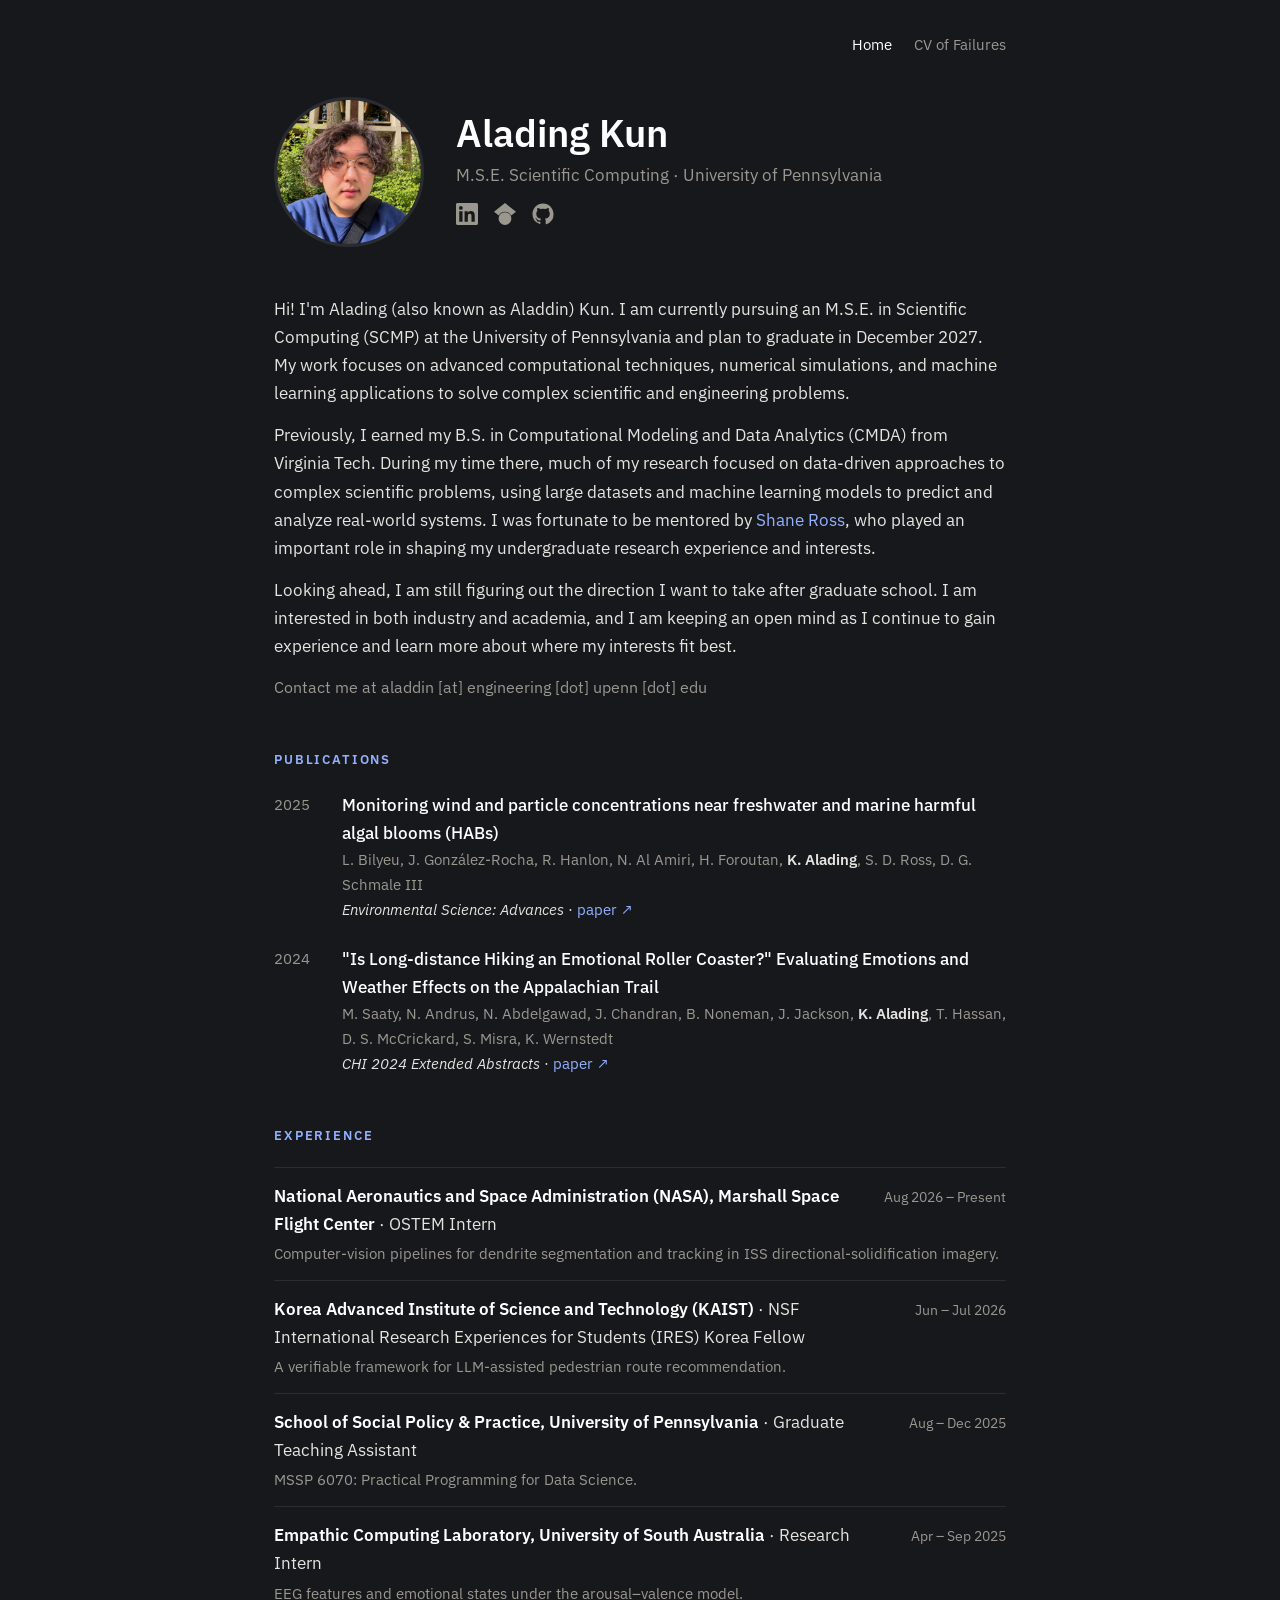
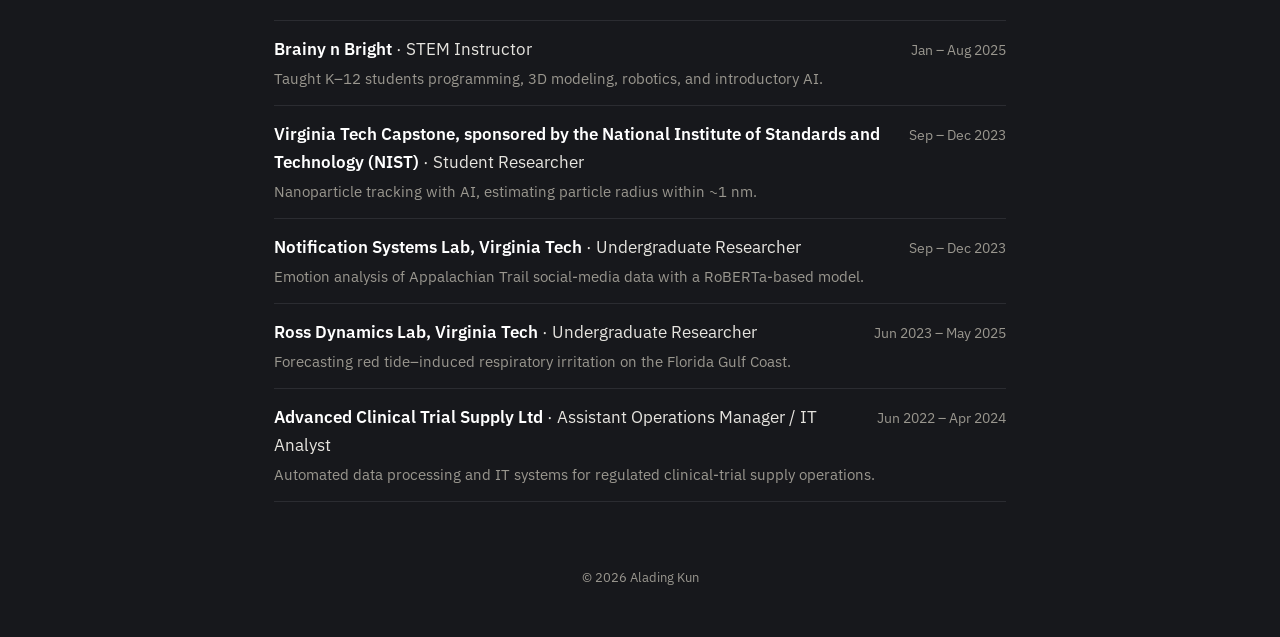
==== commit 4acbf8ae: "Initial upload" ====
--- a/index.html
+++ b/index.html
@@ -1,132 +1,132 @@
-<!DOCTYPE html>
-<html lang="en">
-<head>
-    <meta charset="UTF-8">
-    <meta name="viewport" content="width=device-width, initial-scale=1.0">
-    <title>Alading Kun</title>
-    <link rel="icon" href="Images/genie.png" type="image/png">
-    <link rel="preconnect" href="https://fonts.googleapis.com">
-    <link rel="preconnect" href="https://fonts.gstatic.com" crossorigin>
-    <link href="https://fonts.googleapis.com/css2?family=IBM+Plex+Sans:ital,wght@0,400;0,500;0,600;1,400&display=swap" rel="stylesheet">
-    <link rel="stylesheet" href="css/styles.css">
-</head>
-<body>
-    <main>
-        <nav class="site-nav">
-            <a href="index.html" class="current">Home</a>
-            <a href="trajectory.html">Trajectory</a>
-        </nav>
-
-        <!-- Header -->
-        <header class="intro">
-            <img src="Images/profile.jpg" alt="Profile picture of Alading Kun" class="profile">
-            <div>
-                <h1>Alading Kun</h1>
-                <p class="tagline">M.S.E. Scientific Computing · University of Pennsylvania</p>
-                <div class="social-icons">
-                    <a href="https://www.linkedin.com/in/aladdinkun/" target="_blank" rel="noopener" aria-label="LinkedIn" title="LinkedIn">
-                        <svg viewBox="0 0 24 24" aria-hidden="true"><path d="M20.447 20.452h-3.554v-5.569c0-1.328-.027-3.037-1.852-3.037-1.853 0-2.136 1.445-2.136 2.939v5.667H9.351V9h3.414v1.561h.046c.477-.9 1.637-1.85 3.37-1.85 3.601 0 4.267 2.37 4.267 5.455v6.286zM5.337 7.433a2.062 2.062 0 0 1-2.063-2.065 2.064 2.064 0 1 1 2.063 2.065zm1.782 13.019H3.555V9h3.564v11.452zM22.225 0H1.771C.792 0 0 .774 0 1.729v20.542C0 23.227.792 24 1.771 24h20.451C23.2 24 24 23.227 24 22.271V1.729C24 .774 23.2 0 22.222 0h.003z"/></svg>
-                    </a>
-                    <a href="https://scholar.google.com/citations?user=rZqiOlgAAAAJ&amp;hl=en" target="_blank" rel="noopener" aria-label="Google Scholar" title="Google Scholar">
-                        <svg viewBox="0 0 24 24" aria-hidden="true"><path d="M5.242 13.769L0 9.5 12 0l12 9.5-5.242 4.269C17.548 11.249 14.978 9.5 12 9.5c-2.977 0-5.548 1.748-6.758 4.269zM12 10a7 7 0 1 0 0 14 7 7 0 0 0 0-14z"/></svg>
-                    </a>
-                    <a href="https://github.com/aladingkun" target="_blank" rel="noopener" aria-label="GitHub" title="GitHub">
-                        <svg viewBox="0 0 24 24" aria-hidden="true"><path d="M12 .5C5.65.5.5 5.65.5 12a11.5 11.5 0 0 0 7.86 10.92c.58.1.79-.25.79-.56v-2c-3.2.7-3.88-1.37-3.88-1.37-.52-1.33-1.28-1.69-1.28-1.69-1.05-.72.08-.7.08-.7 1.16.08 1.77 1.19 1.77 1.19 1.03 1.77 2.7 1.26 3.36.96.1-.75.4-1.26.73-1.55-2.55-.29-5.24-1.28-5.24-5.69 0-1.26.45-2.29 1.19-3.1-.12-.29-.52-1.46.11-3.05 0 0 .97-.31 3.17 1.18a11 11 0 0 1 5.77 0c2.2-1.49 3.17-1.18 3.17-1.18.63 1.59.23 2.76.11 3.05.74.81 1.19 1.84 1.19 3.1 0 4.42-2.7 5.39-5.26 5.68.41.36.78 1.06.78 2.14v3.17c0 .31.21.67.8.56A11.5 11.5 0 0 0 23.5 12C23.5 5.65 18.35.5 12 .5z"/></svg>
-                    </a>
-                </div>
-            </div>
-        </header>
-
-        <!-- About -->
-        <section class="about">
-            <p>
-                Hi! I'm Alading (also known as Aladdin) Kun. I am currently pursuing an M.S.E. in Scientific Computing
-                (SCMP) at the University of Pennsylvania and plan to graduate in December 2027. My work focuses on
-                advanced computational techniques, numerical simulations, and machine learning applications to solve
-                complex scientific and engineering problems.
-            </p>
-            <p>
-                Previously, I earned my B.S. in Computational Modeling and Data Analytics (CMDA) from Virginia Tech.
-                During my time there, much of my research focused on data-driven approaches to complex scientific
-                problems, using large datasets and machine learning models to predict and analyze real-world systems.
-                I was fortunate to be mentored by <a href="https://ross.aoe.vt.edu/" target="_blank" rel="noopener">Shane Ross</a>,
-                who played an important role in shaping my undergraduate research experience and interests.
-            </p>
-            <p>
-                Looking ahead, I am still figuring out the direction I want to take after graduate school. I am
-                interested in both industry and academia, and I am keeping an open mind as I continue to gain
-                experience and learn more about where my interests fit best.
-            </p>
-            <p class="email">Contact me at aladdin [at] engineering [dot] upenn [dot] edu</p>
-        </section>
-
-        <!-- Publications -->
-        <section>
-            <h2>Publications</h2>
-            <ul class="pubs">
-                <li>
-                    <span class="year">2025</span>
-                    <div>
-                        <p class="pub-title">Monitoring wind and particle concentrations near freshwater and marine harmful algal blooms (HABs)</p>
-                        <p class="pub-authors">L. Bilyeu, J. González-Rocha, R. Hanlon, N. Al Amiri, H. Foroutan, <strong>K. Alading</strong>, S. D. Ross, D. G. Schmale III</p>
-                        <p class="pub-venue"><em>Environmental Science: Advances</em> · <a href="https://doi.org/10.1039/D4VA00172A" target="_blank" rel="noopener">paper ↗</a></p>
-                    </div>
-                </li>
-                <li>
-                    <span class="year">2024</span>
-                    <div>
-                        <p class="pub-title">"Is Long-distance Hiking an Emotional Roller Coaster?" Evaluating Emotions and Weather Effects on the Appalachian Trail</p>
-                        <p class="pub-authors">M. Saaty, N. Andrus, N. Abdelgawad, J. Chandran, B. Noneman, J. Jackson, <strong>K. Alading</strong>, T. Hassan, D. S. McCrickard, S. Misra, K. Wernstedt</p>
-                        <p class="pub-venue"><em>CHI 2024 Extended Abstracts</em> · <a href="https://dl.acm.org/doi/10.1145/3613905.3651024" target="_blank" rel="noopener">paper ↗</a></p>
-                    </div>
-                </li>
-            </ul>
-        </section>
-
-        <!-- Experience -->
-        <section>
-            <h2>Experience</h2>
-            <ul class="jobs">
-                <li>
-                    <div class="job-head"><span><b>National Aeronautics and Space Administration (NASA), Marshall Space Flight Center</b> · OSTEM Intern</span><span class="when">Aug 2026 – Present</span></div>
-                    <p>Computer-vision pipelines for dendrite segmentation and tracking in ISS directional-solidification imagery.</p>
-                </li>
-                <li>
-                    <div class="job-head"><span><b>Korea Advanced Institute of Science and Technology (KAIST)</b> · NSF International Research Experiences for Students (IRES) Korea Fellow</span><span class="when">Jun – Jul 2026</span></div>
-                    <p>A verifiable framework for LLM-assisted pedestrian route recommendation.</p>
-                </li>
-                <li>
-                    <div class="job-head"><span><b>School of Social Policy &amp; Practice, University of Pennsylvania</b> · Graduate Teaching Assistant</span><span class="when">Aug – Dec 2025</span></div>
-                    <p>MSSP 6070: Practical Programming for Data Science.</p>
-                </li>
-                <li>
-                    <div class="job-head"><span><b>Empathic Computing Laboratory, University of South Australia</b> · Research Intern</span><span class="when">Apr – Sep 2025</span></div>
-                    <p>EEG features and emotional states under the arousal–valence model.</p>
-                </li>
-                <li>
-                    <div class="job-head"><span><b>Brainy n Bright</b> · STEM Instructor</span><span class="when">Jan – Aug 2025</span></div>
-                    <p>Taught K–12 students programming, 3D modeling, robotics, and introductory AI.</p>
-                </li>
-                <li>
-                    <div class="job-head"><span><b>Virginia Tech Capstone, sponsored by the National Institute of Standards and Technology (NIST)</b> · Student Researcher</span><span class="when">Sep – Dec 2023</span></div>
-                    <p>Nanoparticle tracking with AI, estimating particle radius within ~1 nm.</p>
-                </li>
-                <li>
-                    <div class="job-head"><span><b>Notification Systems Lab, Virginia Tech</b> · Undergraduate Researcher</span><span class="when">Sep – Dec 2023</span></div>
-                    <p>Emotion analysis of Appalachian Trail social-media data with a RoBERTa-based model.</p>
-                </li>
-                <li>
-                    <div class="job-head"><span><b>Ross Dynamics Lab, Virginia Tech</b> · Undergraduate Researcher</span><span class="when">Jun 2023 – May 2025</span></div>
-                    <p>Forecasting red tide–induced respiratory irritation on the Florida Gulf Coast.</p>
-                </li>
-                <li>
-                    <div class="job-head"><span><b>Advanced Clinical Trial Supply Ltd</b> · Assistant Operations Manager / IT Analyst</span><span class="when">Jun 2022 – Apr 2024</span></div>
-                    <p>Automated data processing and IT systems for regulated clinical-trial supply operations.</p>
-                </li>
-            </ul>
-        </section>
-    </main>
-
-    <footer>© 2026 Alading Kun</footer>
-</body>
-</html>
+<!DOCTYPE html>
+<html lang="en">
+<head>
+    <meta charset="UTF-8">
+    <meta name="viewport" content="width=device-width, initial-scale=1.0">
+    <title>Alading Kun</title>
+    <link rel="icon" href="Images/genie.png" type="image/png">
+    <link rel="preconnect" href="https://fonts.googleapis.com">
+    <link rel="preconnect" href="https://fonts.gstatic.com" crossorigin>
+    <link href="https://fonts.googleapis.com/css2?family=IBM+Plex+Sans:ital,wght@0,400;0,500;0,600;1,400&display=swap" rel="stylesheet">
+    <link rel="stylesheet" href="css/styles.css">
+</head>
+<body>
+    <main>
+        <nav class="site-nav">
+            <a href="index.html" class="current">Home</a>
+            <a href="cv-of-failures.html">CV of Failures</a>
+        </nav>
+
+        <!-- Header -->
+        <header class="intro">
+            <img src="Images/profile.jpg" alt="Profile picture of Alading Kun" class="profile">
+            <div>
+                <h1>Alading Kun</h1>
+                <p class="tagline">M.S.E. Scientific Computing · University of Pennsylvania</p>
+                <div class="social-icons">
+                    <a href="https://www.linkedin.com/in/aladdinkun/" target="_blank" rel="noopener" aria-label="LinkedIn" title="LinkedIn">
+                        <svg viewBox="0 0 24 24" aria-hidden="true"><path d="M20.447 20.452h-3.554v-5.569c0-1.328-.027-3.037-1.852-3.037-1.853 0-2.136 1.445-2.136 2.939v5.667H9.351V9h3.414v1.561h.046c.477-.9 1.637-1.85 3.37-1.85 3.601 0 4.267 2.37 4.267 5.455v6.286zM5.337 7.433a2.062 2.062 0 0 1-2.063-2.065 2.064 2.064 0 1 1 2.063 2.065zm1.782 13.019H3.555V9h3.564v11.452zM22.225 0H1.771C.792 0 0 .774 0 1.729v20.542C0 23.227.792 24 1.771 24h20.451C23.2 24 24 23.227 24 22.271V1.729C24 .774 23.2 0 22.222 0h.003z"/></svg>
+                    </a>
+                    <a href="https://scholar.google.com/citations?user=rZqiOlgAAAAJ&amp;hl=en" target="_blank" rel="noopener" aria-label="Google Scholar" title="Google Scholar">
+                        <svg viewBox="0 0 24 24" aria-hidden="true"><path d="M5.242 13.769L0 9.5 12 0l12 9.5-5.242 4.269C17.548 11.249 14.978 9.5 12 9.5c-2.977 0-5.548 1.748-6.758 4.269zM12 10a7 7 0 1 0 0 14 7 7 0 0 0 0-14z"/></svg>
+                    </a>
+                    <a href="https://github.com/aladingkun" target="_blank" rel="noopener" aria-label="GitHub" title="GitHub">
+                        <svg viewBox="0 0 24 24" aria-hidden="true"><path d="M12 .5C5.65.5.5 5.65.5 12a11.5 11.5 0 0 0 7.86 10.92c.58.1.79-.25.79-.56v-2c-3.2.7-3.88-1.37-3.88-1.37-.52-1.33-1.28-1.69-1.28-1.69-1.05-.72.08-.7.08-.7 1.16.08 1.77 1.19 1.77 1.19 1.03 1.77 2.7 1.26 3.36.96.1-.75.4-1.26.73-1.55-2.55-.29-5.24-1.28-5.24-5.69 0-1.26.45-2.29 1.19-3.1-.12-.29-.52-1.46.11-3.05 0 0 .97-.31 3.17 1.18a11 11 0 0 1 5.77 0c2.2-1.49 3.17-1.18 3.17-1.18.63 1.59.23 2.76.11 3.05.74.81 1.19 1.84 1.19 3.1 0 4.42-2.7 5.39-5.26 5.68.41.36.78 1.06.78 2.14v3.17c0 .31.21.67.8.56A11.5 11.5 0 0 0 23.5 12C23.5 5.65 18.35.5 12 .5z"/></svg>
+                    </a>
+                </div>
+            </div>
+        </header>
+
+        <!-- About -->
+        <section class="about">
+            <p>
+                Hi! I'm Alading (also known as Aladdin) Kun. I am currently pursuing an M.S.E. in Scientific Computing
+                (SCMP) at the University of Pennsylvania and plan to graduate in December 2027. My work focuses on
+                advanced computational techniques, numerical simulations, and machine learning applications to solve
+                complex scientific and engineering problems.
+            </p>
+            <p>
+                Previously, I earned my B.S. in Computational Modeling and Data Analytics (CMDA) from Virginia Tech.
+                During my time there, much of my research focused on data-driven approaches to complex scientific
+                problems, using large datasets and machine learning models to predict and analyze real-world systems.
+                I was fortunate to be mentored by <a href="https://ross.aoe.vt.edu/" target="_blank" rel="noopener">Shane Ross</a>,
+                who played an important role in shaping my undergraduate research experience and interests.
+            </p>
+            <p>
+                Looking ahead, I am still figuring out the direction I want to take after graduate school. I am
+                interested in both industry and academia, and I am keeping an open mind as I continue to gain
+                experience and learn more about where my interests fit best.
+            </p>
+            <p class="email">Contact me at aladdin [at] engineering [dot] upenn [dot] edu</p>
+        </section>
+
+        <!-- Publications -->
+        <section>
+            <h2>Publications</h2>
+            <ul class="pubs">
+                <li>
+                    <span class="year">2025</span>
+                    <div>
+                        <p class="pub-title">Monitoring wind and particle concentrations near freshwater and marine harmful algal blooms (HABs)</p>
+                        <p class="pub-authors">L. Bilyeu, J. González-Rocha, R. Hanlon, N. Al Amiri, H. Foroutan, <strong>K. Alading</strong>, S. D. Ross, D. G. Schmale III</p>
+                        <p class="pub-venue"><em>Environmental Science: Advances</em> · <a href="https://doi.org/10.1039/D4VA00172A" target="_blank" rel="noopener">paper ↗</a></p>
+                    </div>
+                </li>
+                <li>
+                    <span class="year">2024</span>
+                    <div>
+                        <p class="pub-title">"Is Long-distance Hiking an Emotional Roller Coaster?" Evaluating Emotions and Weather Effects on the Appalachian Trail</p>
+                        <p class="pub-authors">M. Saaty, N. Andrus, N. Abdelgawad, J. Chandran, B. Noneman, J. Jackson, <strong>K. Alading</strong>, T. Hassan, D. S. McCrickard, S. Misra, K. Wernstedt</p>
+                        <p class="pub-venue"><em>CHI 2024 Extended Abstracts</em> · <a href="https://dl.acm.org/doi/10.1145/3613905.3651024" target="_blank" rel="noopener">paper ↗</a></p>
+                    </div>
+                </li>
+            </ul>
+        </section>
+
+        <!-- Experience -->
+        <section>
+            <h2>Experience</h2>
+            <ul class="jobs">
+                <li>
+                    <div class="job-head"><span><b>National Aeronautics and Space Administration (NASA), Marshall Space Flight Center</b> · OSTEM Intern</span><span class="when">Aug 2026 – Present</span></div>
+                    <p>Computer-vision pipelines for dendrite segmentation and tracking in ISS directional-solidification imagery.</p>
+                </li>
+                <li>
+                    <div class="job-head"><span><b>Korea Advanced Institute of Science and Technology (KAIST)</b> · NSF International Research Experiences for Students (IRES) Korea Fellow</span><span class="when">Jun – Jul 2026</span></div>
+                    <p>A verifiable framework for LLM-assisted pedestrian route recommendation.</p>
+                </li>
+                <li>
+                    <div class="job-head"><span><b>School of Social Policy &amp; Practice, University of Pennsylvania</b> · Graduate Teaching Assistant</span><span class="when">Aug – Dec 2025</span></div>
+                    <p>MSSP 6070: Practical Programming for Data Science.</p>
+                </li>
+                <li>
+                    <div class="job-head"><span><b>Empathic Computing Laboratory, University of South Australia</b> · Research Intern</span><span class="when">Apr – Sep 2025</span></div>
+                    <p>EEG features and emotional states under the arousal–valence model.</p>
+                </li>
+                <li>
+                    <div class="job-head"><span><b>Brainy n Bright</b> · STEM Instructor</span><span class="when">Jan – Aug 2025</span></div>
+                    <p>Taught K–12 students programming, 3D modeling, robotics, and introductory AI.</p>
+                </li>
+                <li>
+                    <div class="job-head"><span><b>Virginia Tech Capstone, sponsored by the National Institute of Standards and Technology (NIST)</b> · Student Researcher</span><span class="when">Sep – Dec 2023</span></div>
+                    <p>Nanoparticle tracking with AI, estimating particle radius within ~1 nm.</p>
+                </li>
+                <li>
+                    <div class="job-head"><span><b>Notification Systems Lab, Virginia Tech</b> · Undergraduate Researcher</span><span class="when">Sep – Dec 2023</span></div>
+                    <p>Emotion analysis of Appalachian Trail social-media data with a RoBERTa-based model.</p>
+                </li>
+                <li>
+                    <div class="job-head"><span><b>Ross Dynamics Lab, Virginia Tech</b> · Undergraduate Researcher</span><span class="when">Jun 2023 – May 2025</span></div>
+                    <p>Forecasting red tide–induced respiratory irritation on the Florida Gulf Coast.</p>
+                </li>
+                <li>
+                    <div class="job-head"><span><b>Advanced Clinical Trial Supply Ltd</b> · Assistant Operations Manager / IT Analyst</span><span class="when">Jun 2022 – Apr 2024</span></div>
+                    <p>Automated data processing and IT systems for regulated clinical-trial supply operations.</p>
+                </li>
+            </ul>
+        </section>
+    </main>
+
+    <footer>© 2026 Alading Kun</footer>
+</body>
+</html>
--- a/css/styles.css
+++ b/css/styles.css
@@ -5,9 +5,7 @@
     --muted: #9a978f;
     --line: #2b2c31;
     --accent: rgb(148, 177, 255);
-    --good: #8fd19e;
     --bad: #e88a8a;
-    --ms: #e2c47e;
 }
 
 * {
@@ -202,7 +200,7 @@
     margin-top: 2px;
 }
 
-/* ---------- Trajectory page ---------- */
+/* ---------- CV of Failures page ---------- */
 .page-head {
     margin-bottom: 40px;
 }
@@ -220,14 +218,7 @@
     gap: 10px;
 }
 
-.filter {
-    display: flex;
-    flex-wrap: wrap;
-    gap: 8px;
-}
-
-.sort-toggle,
-.filter button {
+.sort-toggle {
     display: inline-flex;
     align-items: center;
     gap: 7px;
@@ -241,28 +232,10 @@
     cursor: pointer;
 }
 
-.sort-toggle:hover,
-.filter button:hover {
-    color: var(--heading);
-}
-
-.filter button[aria-pressed="true"] {
-    color: var(--heading);
-    border-color: var(--muted);
-}
-
-.dot {
-    width: 8px;
-    height: 8px;
-    border-radius: 50%;
-}
-
-.dot.good,
-.ev.good .badge::before {
-    background: var(--good);
-}
-
-.dot.bad,
+.sort-toggle:hover {
+    color: var(--heading);
+}
+
 .ev.bad .badge::before {
     background: var(--bad);
 }
@@ -311,11 +284,6 @@
     padding: 6px 0;
 }
 
-.ev[hidden],
-.term[hidden] {
-    display: none;
-}
-
 .badge {
     display: inline-flex;
     align-items: center;
@@ -335,40 +303,10 @@
     border-radius: 50%;
 }
 
-.ev.good .badge {
-    color: var(--good);
-}
-
 .ev.bad .badge {
     color: var(--bad);
 }
 
-.ev.ms .badge {
-    color: var(--ms);
-}
-
-.dot.ms,
-.ev.ms .badge::before {
-    background: var(--ms);
-}
-
-.ev.next .badge {
-    color: var(--accent);
-}
-
-.ev.next .badge::before {
-    background: var(--accent);
-}
-
-.upcoming .term-label::before {
-    background: var(--accent);
-}
-
-.count {
-    font-size: 0.9em;
-    opacity: 0.7;
-}
-
 .ev p + p {
     margin-top: 4px;
 }
@@ -378,7 +316,6 @@
     color: var(--heading);
 }
 
-.offers,
 .rejections {
     list-style: none;
     margin-top: 4px;
@@ -389,12 +326,6 @@
 .rejections li::before {
     content: "×";
     color: var(--bad);
-    margin-right: 8px;
-}
-
-.offers li::before {
-    content: "✓";
-    color: var(--good);
     margin-right: 8px;
 }
 
@@ -449,11 +380,6 @@
     background: rgba(232, 138, 138, 0.14);
 }
 
-.cell.offer {
-    color: var(--good);
-    background: rgba(143, 209, 158, 0.18);
-}
-
 .cell:hover {
     outline: 1px solid var(--muted);
 }
@@ -462,109 +388,6 @@
     font-size: 0.8em;
     color: var(--muted);
     text-align: right;
-}
-
-/* ---------- Split view ---------- */
-.view-buttons {
-    display: flex;
-    gap: 8px;
-}
-
-.split-toggle {
-    font: inherit;
-    font-size: 0.85em;
-    padding: 4px 14px;
-    border-radius: 999px;
-    border: 1px solid var(--line);
-    background: transparent;
-    color: var(--muted);
-    cursor: pointer;
-}
-
-.split-toggle:hover,
-.split-toggle[aria-pressed="true"] {
-    color: var(--heading);
-    border-color: var(--muted);
-}
-
-.split-head {
-    display: none;
-}
-
-@media (min-width: 761px) {
-    body.split main {
-        max-width: 1040px;
-    }
-
-    body.split .split-head {
-        display: grid;
-        grid-template-columns: 1fr 1fr;
-        gap: 28px;
-        padding-left: 30px;
-        margin-bottom: 12px;
-        font-size: 0.8em;
-        font-weight: 600;
-        text-transform: uppercase;
-        letter-spacing: 0.12em;
-    }
-
-    body.split .split-head span:first-child {
-        color: var(--bad);
-    }
-
-    body.split .split-head span:last-child {
-        color: var(--good);
-    }
-
-    body.split .term > ul {
-        display: grid;
-        grid-template-columns: 1fr 1fr;
-        grid-auto-flow: dense;
-        column-gap: 28px;
-        align-items: start;
-    }
-
-    body.split .ev {
-        grid-template-columns: 1fr;
-        padding-left: 12px;
-    }
-
-    body.split .ev .badge {
-        display: none;
-    }
-
-    body.split .ev.bad {
-        grid-column: 1;
-        border-left: 2px solid var(--bad);
-    }
-
-    body.split .ev.good,
-    body.split .ev.next {
-        grid-column: 2;
-        border-left: 2px solid var(--good);
-    }
-
-    body.split .ev.next {
-        border-left-color: var(--accent);
-    }
-
-    body.split .ev.ms {
-        grid-column: 1 / -1;
-        border-left: 2px solid var(--ms);
-        max-width: 50%;
-        margin-left: auto;
-        margin-right: auto;
-    }
-
-    body.split .ev + .ev {
-        margin-top: 8px;
-    }
-}
-
-@media (max-width: 760px) {
-    .split-toggle {
-        display: none;
-    }
 }
 
 /* ---------- Footer ---------- */
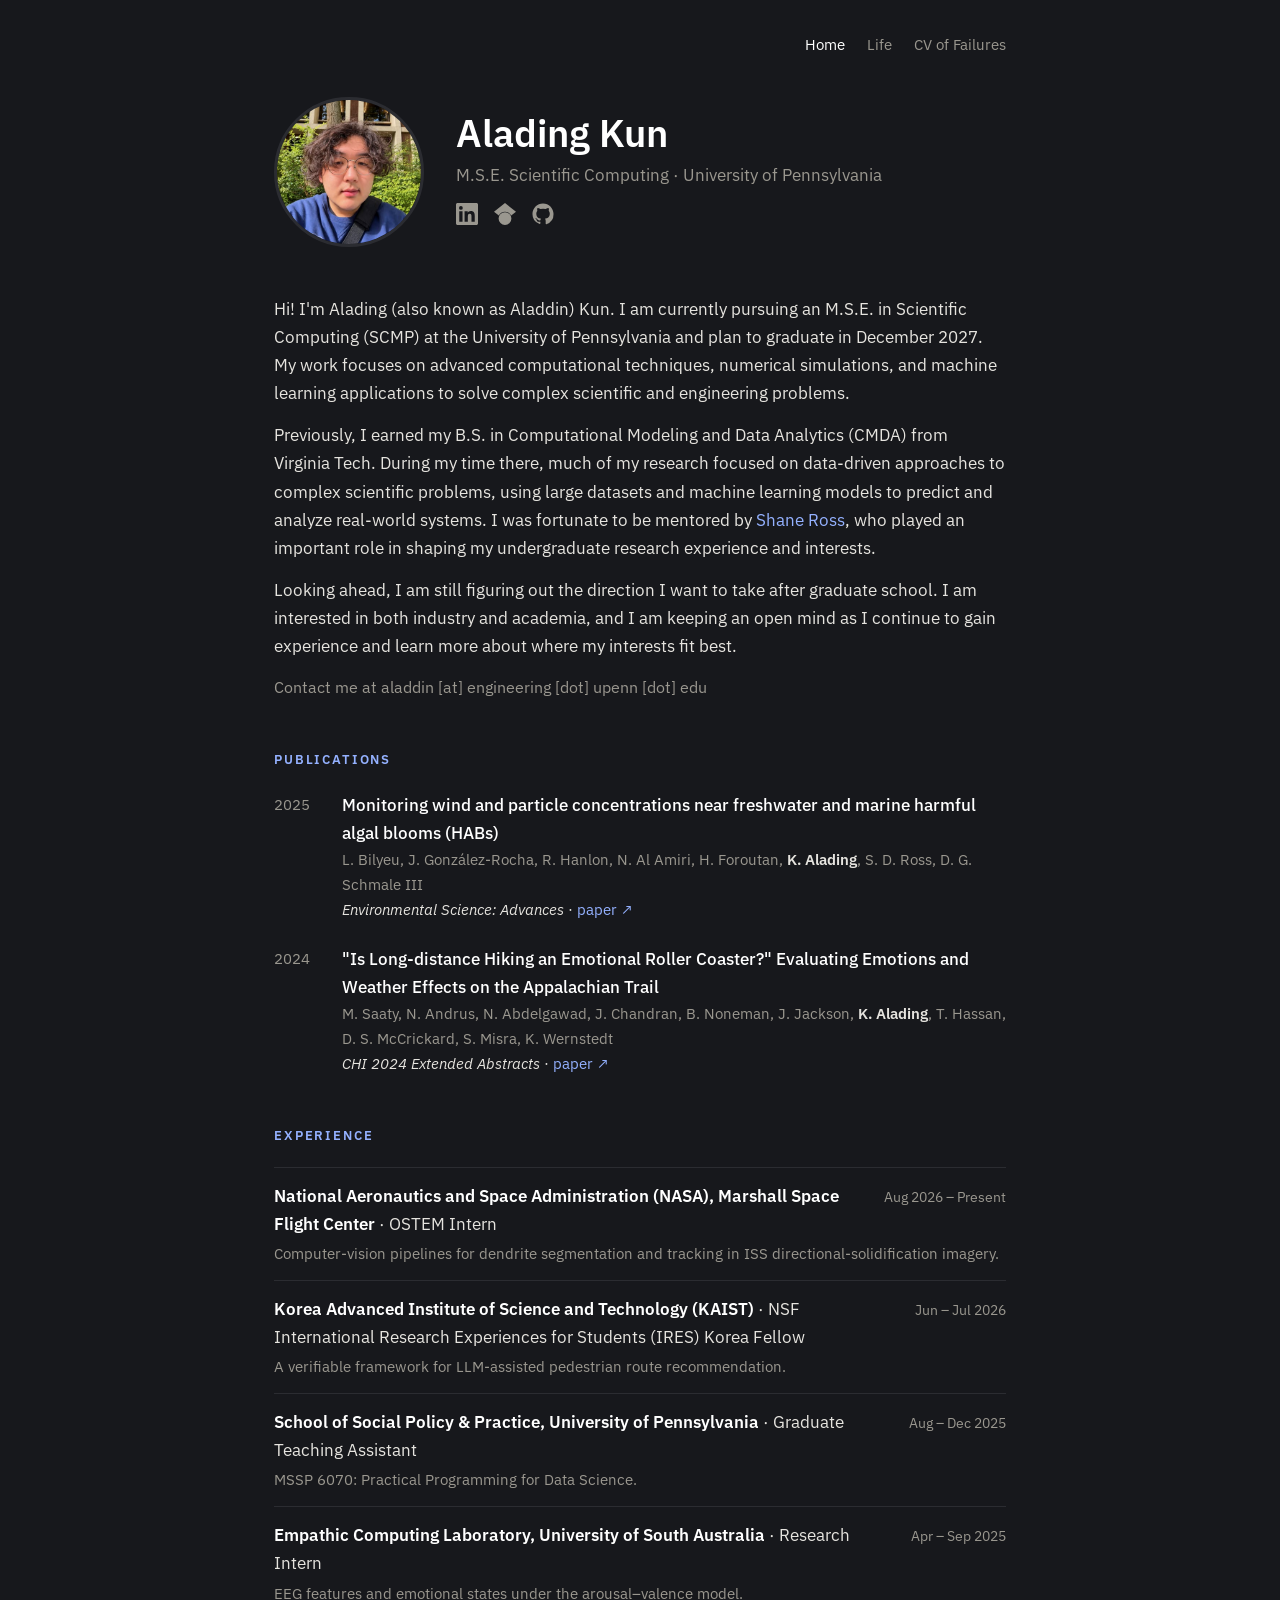
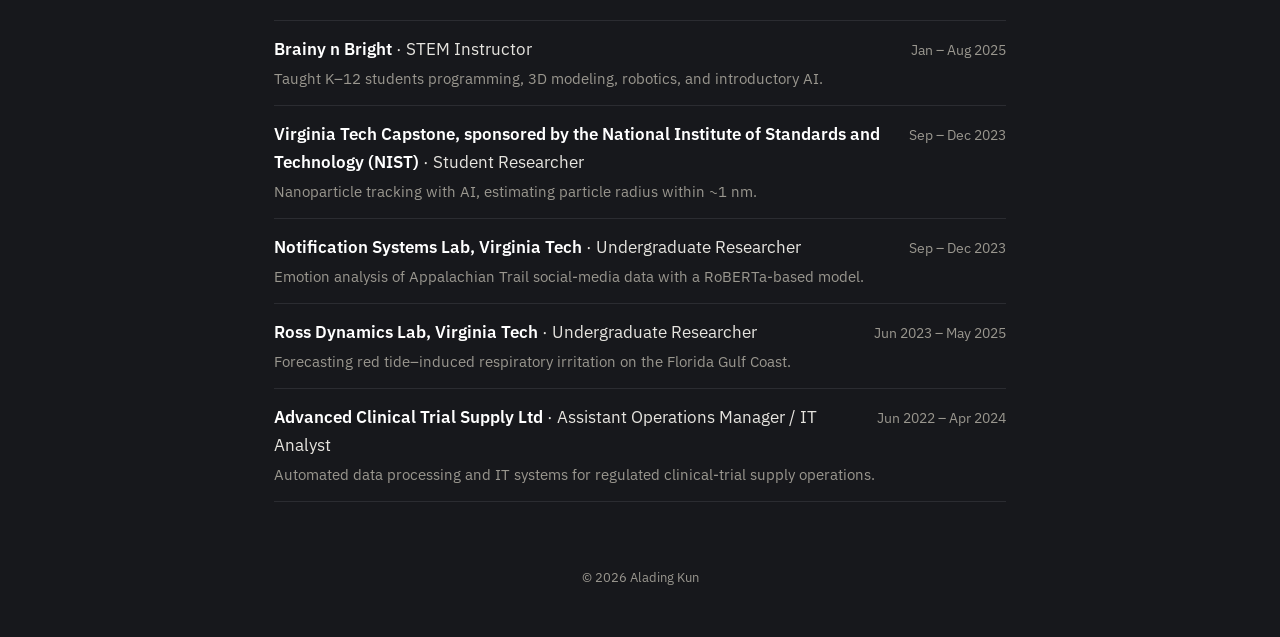
==== commit cbbb0d09: "Add Life page and 404 page Add life.html with photo and music sections, a custom 404 page, a Life li" ====
--- a/index.html
+++ b/index.html
@@ -14,6 +14,7 @@
     <main>
         <nav class="site-nav">
             <a href="index.html" class="current">Home</a>
+            <a href="life.html">Life</a>
             <a href="cv-of-failures.html">CV of Failures</a>
         </nav>
 
--- a/css/styles.css
+++ b/css/styles.css
@@ -390,6 +390,323 @@
     text-align: right;
 }
 
+/* ---------- Life page ---------- */
+.hobby p + p {
+    margin-top: 14px;
+}
+
+.gallery {
+    display: grid;
+    grid-template-columns: repeat(auto-fill, minmax(220px, 1fr));
+    gap: 12px;
+    margin-top: 20px;
+}
+
+.gallery:empty {
+    display: none;
+}
+
+.gallery img {
+    width: 100%;
+    aspect-ratio: 4 / 3;
+    object-fit: cover;
+    border-radius: 6px;
+    display: block;
+}
+
+.feature-img {
+    width: 100%;
+    border-radius: 6px;
+    display: block;
+    margin-top: 20px;
+}
+
+.albums {
+    display: grid;
+    grid-template-columns: repeat(auto-fill, minmax(130px, 1fr));
+    gap: 20px 16px;
+    margin-top: 16px;
+}
+
+.albums img {
+    width: 100%;
+    aspect-ratio: 1 / 1;
+    object-fit: cover;
+    display: block;
+    border-radius: 4px;
+    border: 1px solid var(--line);
+}
+
+.albums a {
+    display: block;
+    color: inherit;
+}
+
+.albums a:hover {
+    text-decoration: none;
+}
+
+.albums img {
+    transition: transform 0.2s ease, border-color 0.2s ease;
+}
+
+.albums a:hover img,
+.albums a:focus-visible img {
+    transform: translateY(-3px);
+    border-color: var(--accent);
+}
+
+.albums a:hover .album-title {
+    color: var(--accent);
+}
+
+.album-title {
+    font-size: 0.85em;
+    font-weight: 500;
+    line-height: 1.35;
+    color: var(--heading);
+    margin-top: 8px;
+}
+
+.hobby .album-artist {
+    font-size: 0.8em;
+    line-height: 1.35;
+    color: var(--muted);
+    margin-top: 2px;
+}
+
+.swatch {
+    display: inline-block;
+    width: 0.8em;
+    height: 0.8em;
+    margin: 0 5px 0 2px;
+    border-radius: 3px;
+    background: var(--accent);
+    vertical-align: -0.05em;
+}
+
+/* ---------- Places I've lived ---------- */
+.hobby .places-summary {
+    font-size: 0.85em;
+    color: var(--muted);
+    margin-top: -12px;
+}
+
+.place-map-wrap {
+    margin: 18px 0 8px;
+}
+
+.place-map {
+    display: block;
+    width: 100%;
+    height: auto;
+    border-radius: 8px;
+    background: #141519;
+    border: 1px solid var(--line);
+}
+
+.place-map .land {
+    fill: #24262c;
+    stroke: #2f3137;
+    stroke-width: 0.15;
+}
+
+.place-map .land.lived {
+    fill: #2e3445;
+}
+
+.place-map .leg {
+    fill: none;
+    stroke: var(--accent);
+    stroke-width: 0.35;
+    stroke-linecap: round;
+    opacity: 0.75;
+}
+
+.place-map .pin circle {
+    fill: var(--accent);
+    transform-box: fill-box;
+    transform-origin: center;
+    transition: transform 0.2s ease;
+}
+
+.place-map .pin .pin-halo {
+    opacity: 0.25;
+}
+
+.place-map .pin.active circle {
+    transform: scale(1.7);
+}
+
+.place-map text {
+    fill: var(--text);
+    font-size: 2.4px;
+    font-family: inherit;
+    pointer-events: none;
+}
+
+/* Journey animation (only when JavaScript is on and motion is allowed) */
+.places-anim .leg {
+    stroke-dasharray: 1;
+    stroke-dashoffset: 1;
+    transition: stroke-dashoffset 1.1s ease calc(var(--i) * 0.45s);
+}
+
+.places-anim .stay-bar {
+    transform: scaleX(0);
+    transition: transform 0.7s ease calc(var(--i) * 0.12s);
+}
+
+.places-anim.in-view .leg {
+    stroke-dashoffset: 0;
+}
+
+.places-anim.in-view .stay-bar {
+    transform: scaleX(1);
+}
+
+/* Timeline of stays */
+.stays {
+    list-style: none;
+    margin-top: 16px;
+}
+
+.stay {
+    display: grid;
+    grid-template-columns: 10.5em 1fr 8em;
+    align-items: center;
+    gap: 14px;
+    padding: 7px 0;
+    border-top: 1px solid var(--line);
+    font-size: 0.93em;
+    --i: 0;
+}
+
+.stay:last-child {
+    border-bottom: 1px solid var(--line);
+}
+
+.stay-place {
+    display: flex;
+    flex-direction: column;
+    line-height: 1.3;
+}
+
+.stay-city {
+    font-weight: 600;
+    color: var(--heading);
+}
+
+.stay-country {
+    font-size: 0.85em;
+    color: var(--muted);
+}
+
+.stay-track {
+    position: relative;
+    height: 8px;
+    border-radius: 4px;
+    background: var(--line);
+}
+
+.stay-bar {
+    position: absolute;
+    top: 0;
+    bottom: 0;
+    left: min(var(--l), calc(100% - 6px));
+    width: max(var(--w), 6px);
+    border-radius: 4px;
+    background: var(--accent);
+    opacity: 0.8;
+    transform-origin: left;
+}
+
+.stay.active .stay-bar {
+    opacity: 1;
+    box-shadow: 0 0 10px rgba(148, 177, 255, 0.6);
+}
+
+.stay-years {
+    font-size: 0.85em;
+    color: var(--muted);
+    text-align: right;
+    white-space: nowrap;
+}
+
+.stays-axis {
+    display: grid;
+    grid-template-columns: 10.5em 1fr 8em;
+    gap: 14px;
+    font-size: 0.93em;
+}
+
+.stays-ticks {
+    position: relative;
+    height: 1.6em;
+    font-size: 0.75em;
+    color: var(--muted);
+}
+
+.stays-ticks span {
+    position: absolute;
+    top: 4px;
+    left: var(--l);
+    transform: translateX(-50%);
+}
+
+.stays-ticks span:first-child {
+    transform: none;
+}
+
+.stays-ticks span:last-child {
+    transform: translateX(-100%);
+}
+
+@media (max-width: 600px) {
+    .place-map text {
+        display: none;
+    }
+
+    .stay,
+    .stays-axis {
+        grid-template-columns: 1fr auto;
+        gap: 4px 10px;
+    }
+
+    .stay-place {
+        flex-direction: row;
+        align-items: baseline;
+        gap: 6px;
+    }
+
+    .stay-track {
+        grid-column: 1 / -1;
+        grid-row: 2;
+    }
+
+    .stays-axis > span:first-child,
+    .stays-axis > span:last-child {
+        display: none;
+    }
+
+    .stays-ticks {
+        grid-column: 1 / -1;
+    }
+}
+
+/* ---------- 404 page ---------- */
+.not-found {
+    margin-top: 12vh;
+}
+
+.not-found-code {
+    font-size: 0.8em;
+    font-weight: 600;
+    letter-spacing: 0.14em;
+    color: var(--accent);
+    margin-bottom: 4px;
+}
+
 /* ---------- Footer ---------- */
 footer {
     text-align: center;
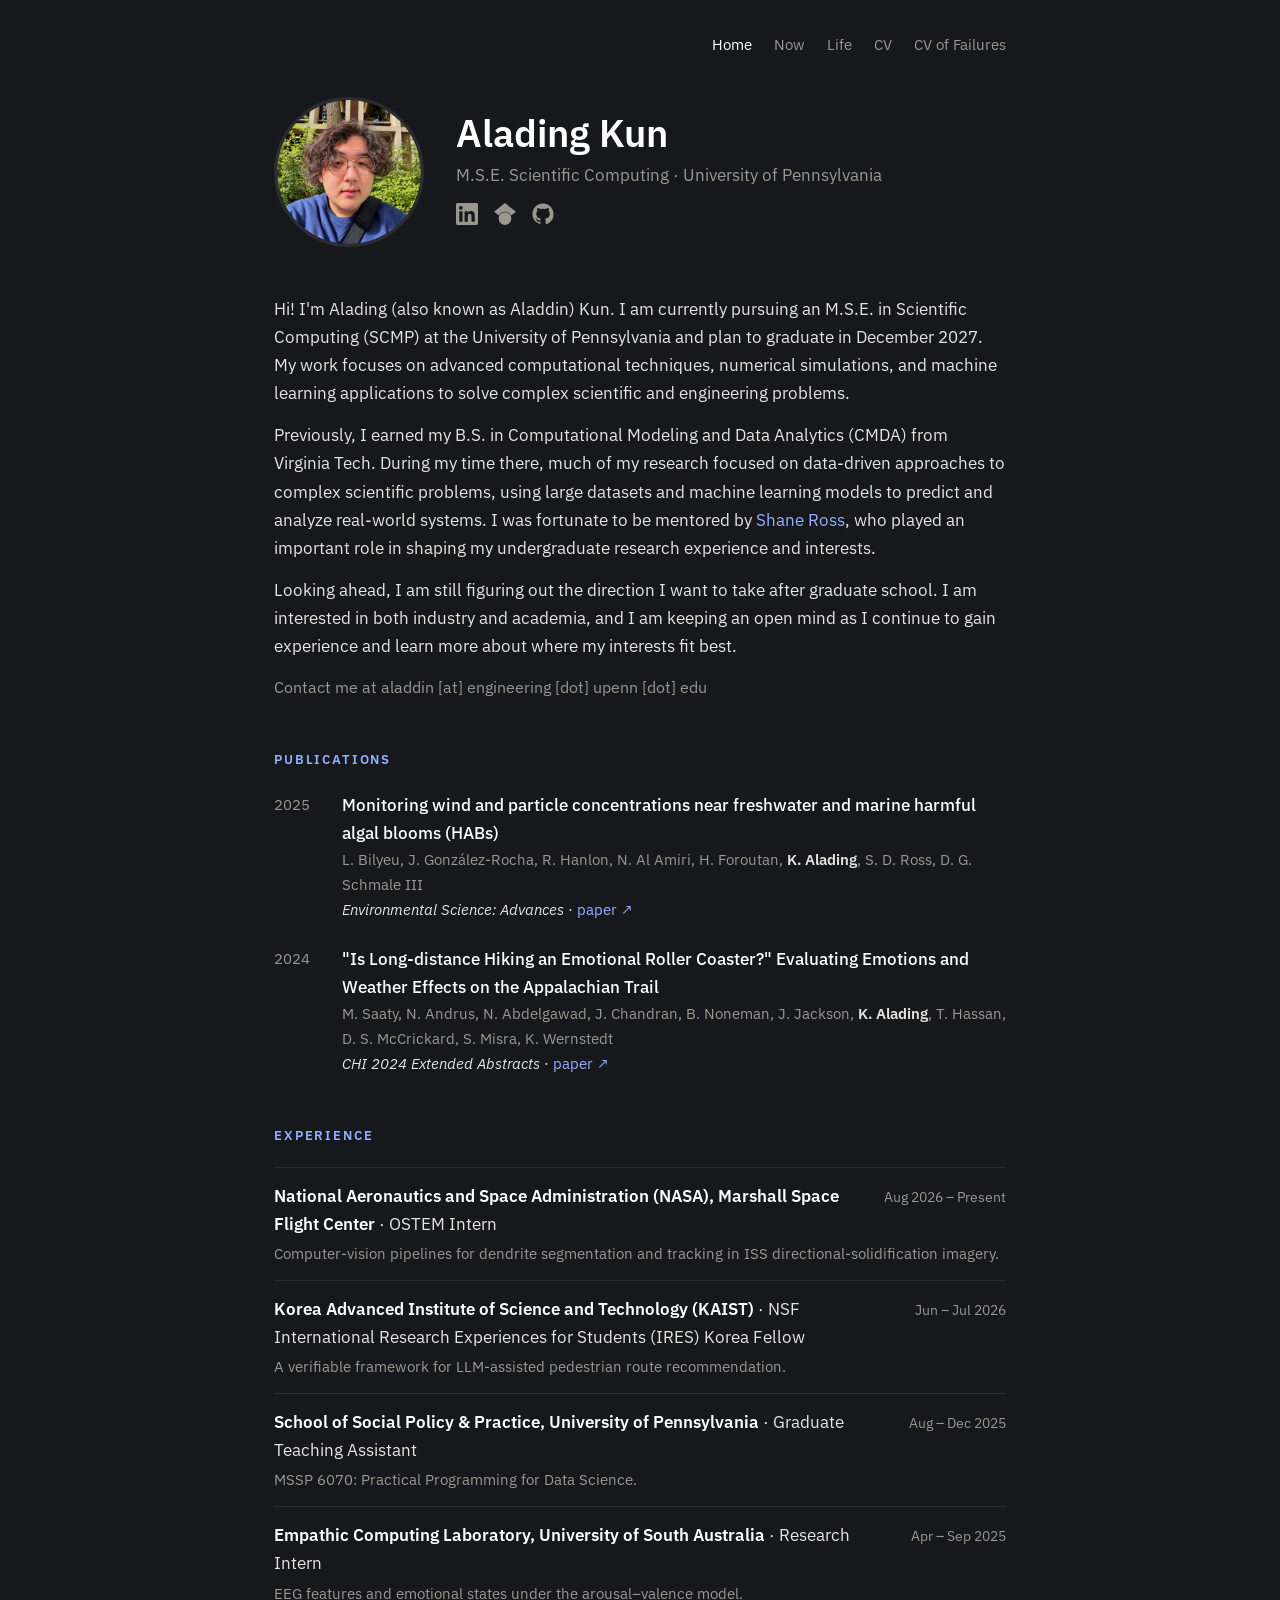
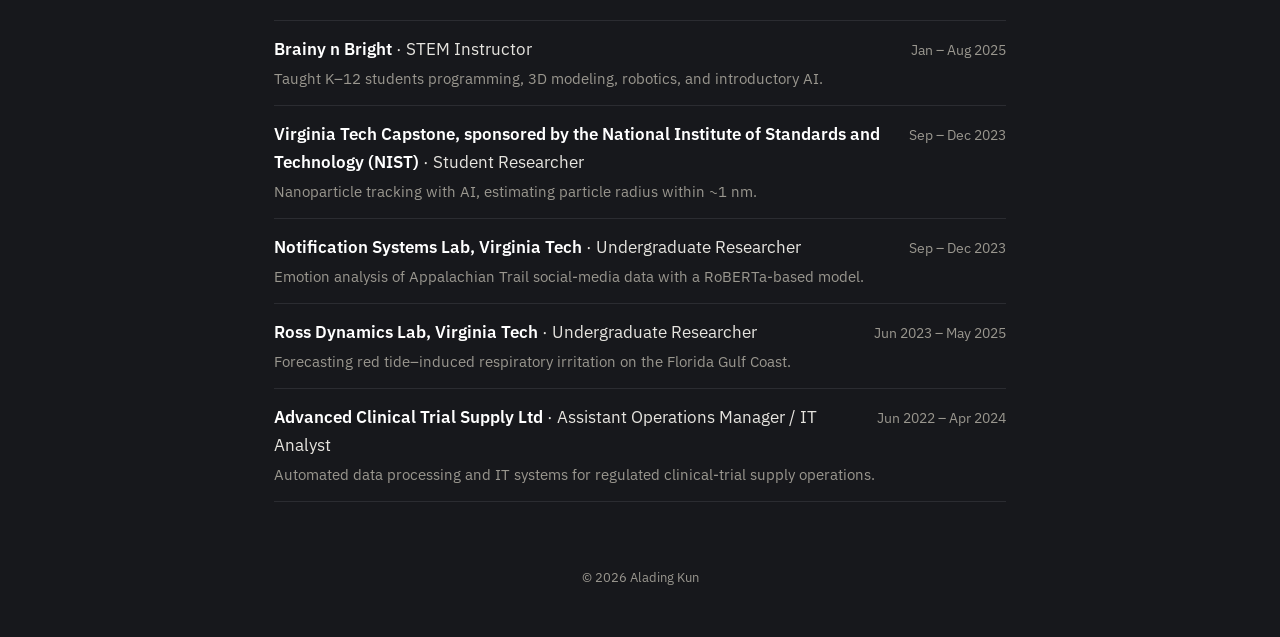
==== commit 4c9d1ead: "Add Now page and CV link, fix image spacing on Life page" ====
--- a/index.html
+++ b/index.html
@@ -14,7 +14,9 @@
     <main>
         <nav class="site-nav">
             <a href="index.html" class="current">Home</a>
+            <a href="now.html">Now</a>
             <a href="life.html">Life</a>
+            <a href="Aladdin-Kun-CV.pdf" target="_blank" rel="noopener">CV</a>
             <a href="cv-of-failures.html">CV of Failures</a>
         </nav>
 
--- a/css/styles.css
+++ b/css/styles.css
@@ -421,6 +421,11 @@
     margin-top: 20px;
 }
 
+/* Same gap below an image as above it */
+.feature-img + p {
+    margin-top: 20px;
+}
+
 .albums {
     display: grid;
     grid-template-columns: repeat(auto-fill, minmax(130px, 1fr));
@@ -627,10 +632,35 @@
 }
 
 .stay-years {
+    position: relative;
     font-size: 0.85em;
     color: var(--muted);
     text-align: right;
     white-space: nowrap;
+}
+
+/* On hover, the years fade out and the share of my life fades in */
+.stay-when,
+.stay-share {
+    transition: opacity 0.2s ease;
+}
+
+.stay-share {
+    position: absolute;
+    right: 0;
+    top: 50%;
+    transform: translateY(-50%);
+    color: var(--accent);
+    font-weight: 600;
+    opacity: 0;
+}
+
+.stay.active .stay-when {
+    opacity: 0;
+}
+
+.stay.active .stay-share {
+    opacity: 1;
 }
 
 .stays-axis {
